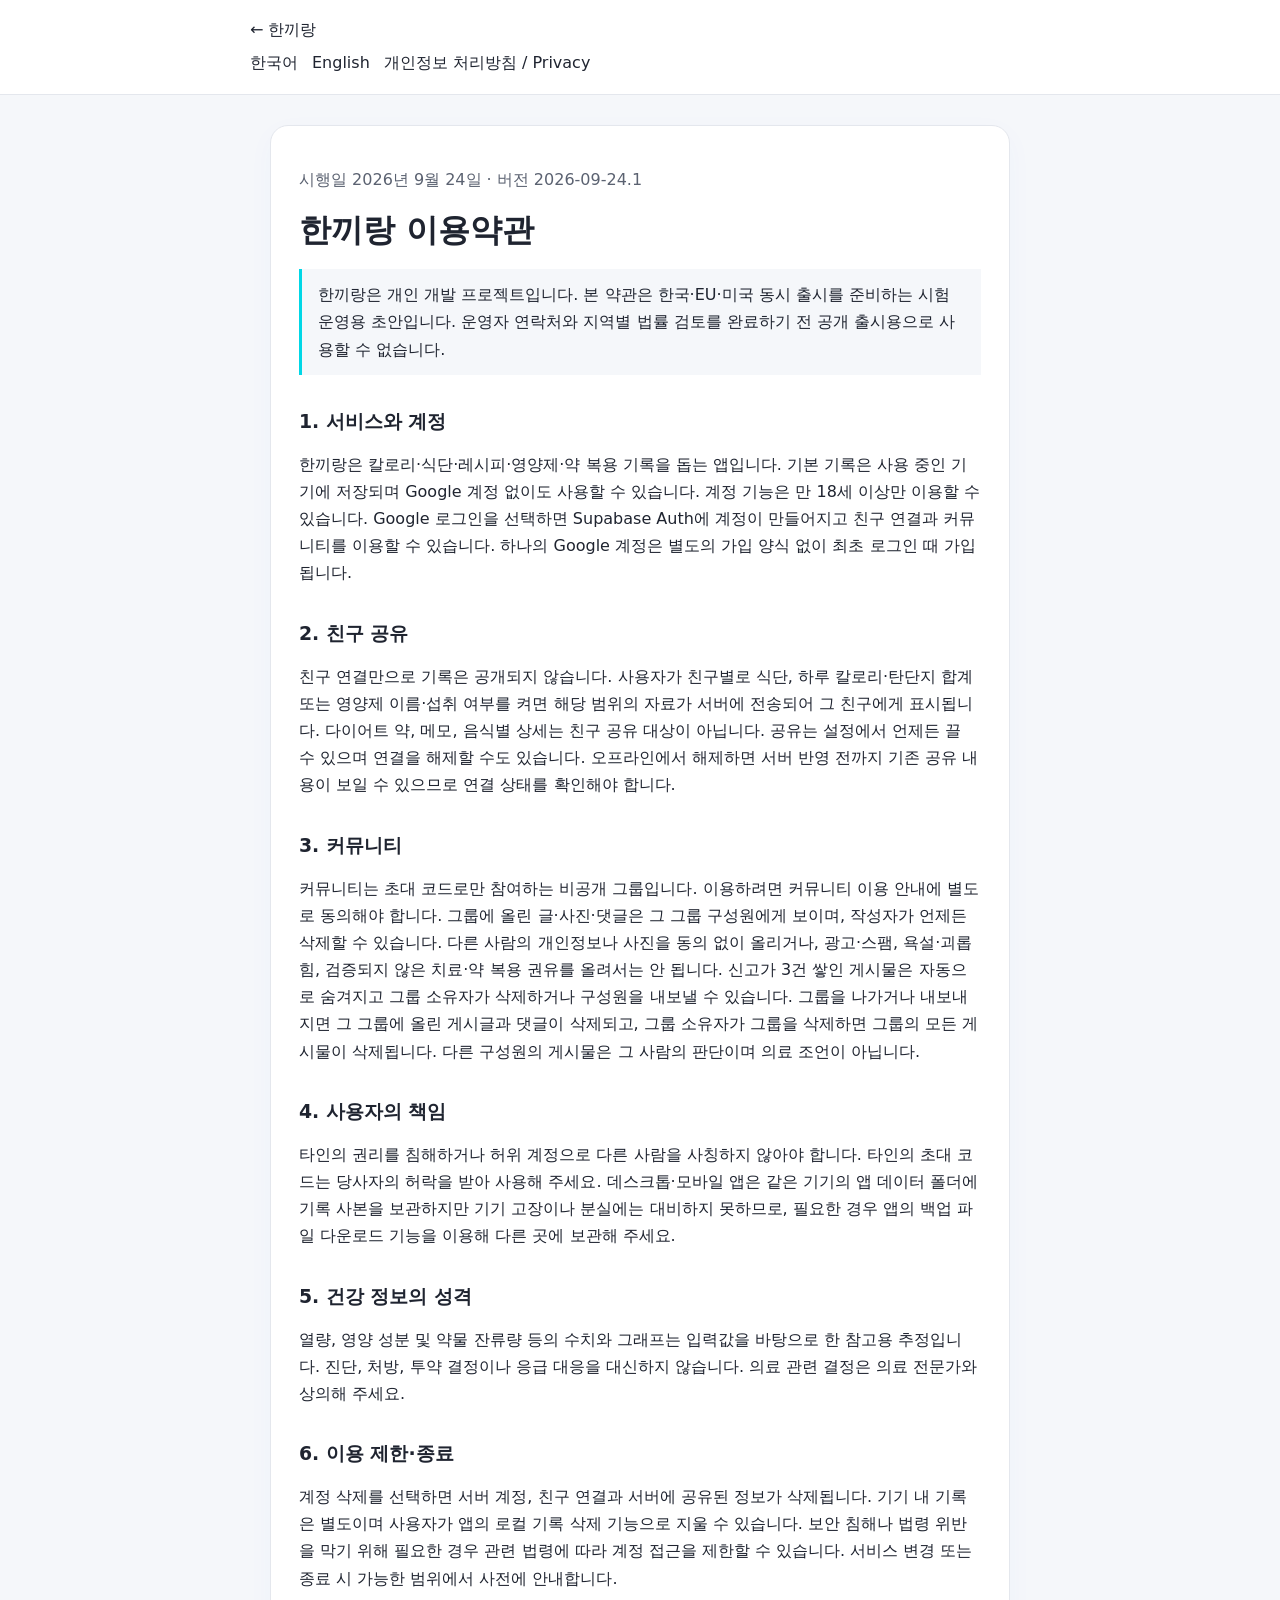
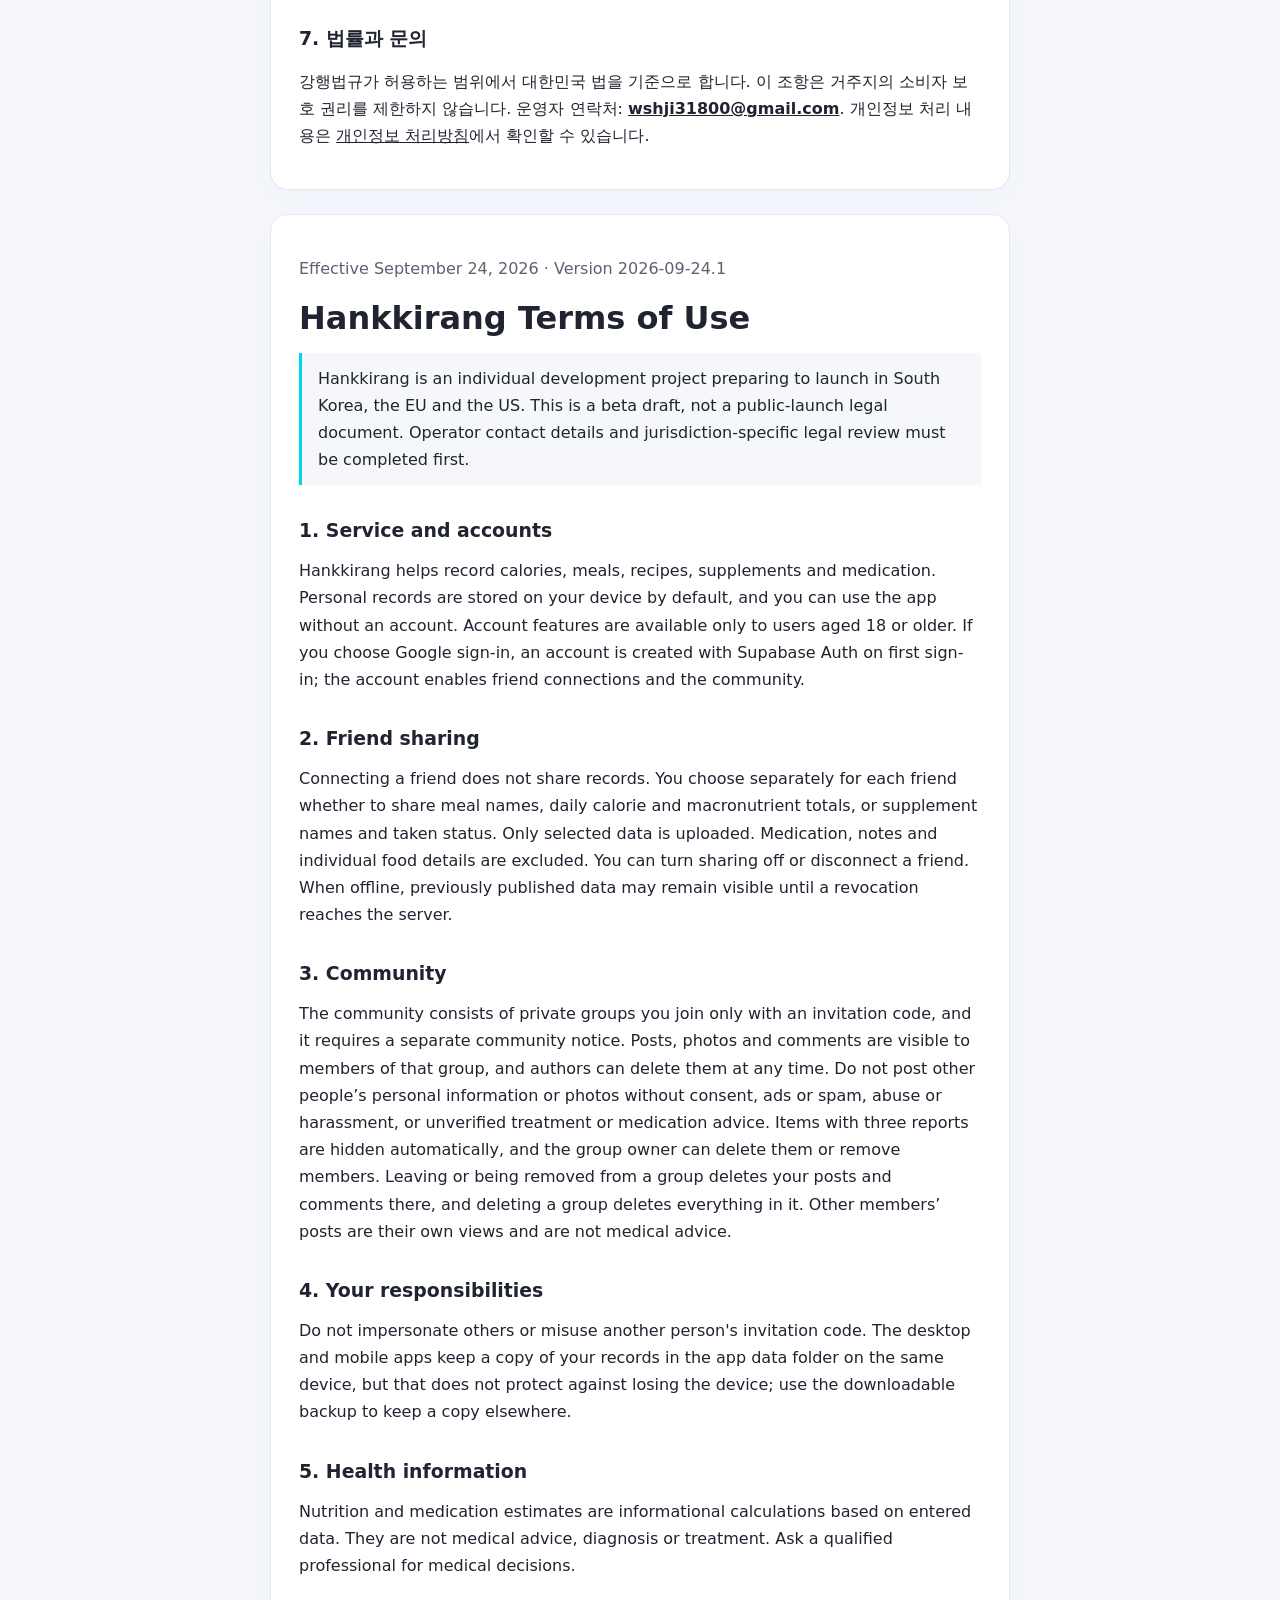
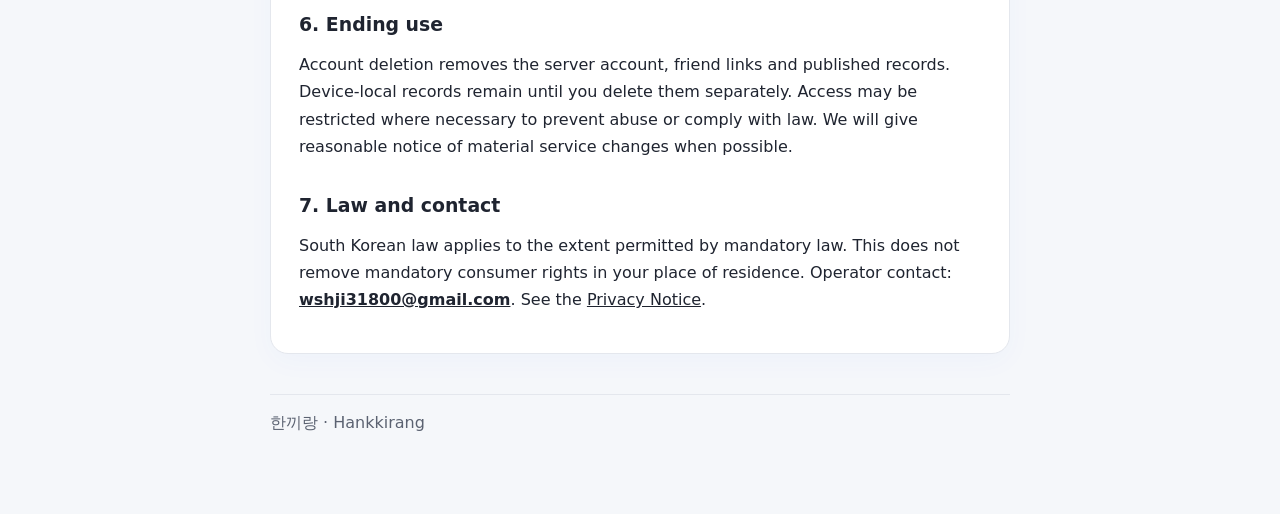
==== terms.html @ 79e75dc0 "Add files via upload" ====
<!doctype html><html lang="ko"><head><meta charset="utf-8"><meta name="viewport" content="width=device-width,initial-scale=1"><title>한끼랑 이용약관 | Terms</title><link rel="stylesheet" href="tokens.css"><link rel="stylesheet" href="legal.css"></head><body><header><a href="index.html">← 한끼랑</a><nav aria-label="언어"><a href="#ko">한국어</a><a href="#en">English</a><a href="privacy.html">개인정보 처리방침 / Privacy</a></nav></header><main>
<article id="ko" lang="ko"><p class="meta">시행일 2026년 9월 24일 · 버전 2026-09-24.1</p><h1>한끼랑 이용약관</h1>
<p class="note">한끼랑은 개인 개발 프로젝트입니다. 본 약관은 한국·EU·미국 동시 출시를 준비하는 시험 운영용 초안입니다. 운영자 연락처와 지역별 법률 검토를 완료하기 전 공개 출시용으로 사용할 수 없습니다.</p>
<h2>1. 서비스와 계정</h2><p>한끼랑은 칼로리·식단·레시피·영양제·약 복용 기록을 돕는 앱입니다. 기본 기록은 사용 중인 기기에 저장되며 Google 계정 없이도 사용할 수 있습니다. 계정 기능은 만 18세 이상만 이용할 수 있습니다. Google 로그인을 선택하면 Supabase Auth에 계정이 만들어지고 친구 연결과 커뮤니티를 이용할 수 있습니다. 하나의 Google 계정은 별도의 가입 양식 없이 최초 로그인 때 가입됩니다.</p>
<h2>2. 친구 공유</h2><p>친구 연결만으로 기록은 공개되지 않습니다. 사용자가 친구별로 식단, 하루 칼로리·탄단지 합계 또는 영양제 이름·섭취 여부를 켜면 해당 범위의 자료가 서버에 전송되어 그 친구에게 표시됩니다. 다이어트 약, 메모, 음식별 상세는 친구 공유 대상이 아닙니다. 공유는 설정에서 언제든 끌 수 있으며 연결을 해제할 수도 있습니다. 오프라인에서 해제하면 서버 반영 전까지 기존 공유 내용이 보일 수 있으므로 연결 상태를 확인해야 합니다.</p>
<h2>3. 커뮤니티</h2><p>커뮤니티는 초대 코드로만 참여하는 비공개 그룹입니다. 이용하려면 커뮤니티 이용 안내에 별도로 동의해야 합니다. 그룹에 올린 글·사진·댓글은 그 그룹 구성원에게 보이며, 작성자가 언제든 삭제할 수 있습니다. 다른 사람의 개인정보나 사진을 동의 없이 올리거나, 광고·스팸, 욕설·괴롭힘, 검증되지 않은 치료·약 복용 권유를 올려서는 안 됩니다. 신고가 3건 쌓인 게시물은 자동으로 숨겨지고 그룹 소유자가 삭제하거나 구성원을 내보낼 수 있습니다. 그룹을 나가거나 내보내지면 그 그룹에 올린 게시글과 댓글이 삭제되고, 그룹 소유자가 그룹을 삭제하면 그룹의 모든 게시물이 삭제됩니다. 다른 구성원의 게시물은 그 사람의 판단이며 의료 조언이 아닙니다.</p><h2>4. 사용자의 책임</h2><p>타인의 권리를 침해하거나 허위 계정으로 다른 사람을 사칭하지 않아야 합니다. 타인의 초대 코드는 당사자의 허락을 받아 사용해 주세요. 데스크톱·모바일 앱은 같은 기기의 앱 데이터 폴더에 기록 사본을 보관하지만 기기 고장이나 분실에는 대비하지 못하므로, 필요한 경우 앱의 백업 파일 다운로드 기능을 이용해 다른 곳에 보관해 주세요.</p>
<h2>5. 건강 정보의 성격</h2><p>열량, 영양 성분 및 약물 잔류량 등의 수치와 그래프는 입력값을 바탕으로 한 참고용 추정입니다. 진단, 처방, 투약 결정이나 응급 대응을 대신하지 않습니다. 의료 관련 결정은 의료 전문가와 상의해 주세요.</p>
<h2>6. 이용 제한·종료</h2><p>계정 삭제를 선택하면 서버 계정, 친구 연결과 서버에 공유된 정보가 삭제됩니다. 기기 내 기록은 별도이며 사용자가 앱의 로컬 기록 삭제 기능으로 지울 수 있습니다. 보안 침해나 법령 위반을 막기 위해 필요한 경우 관련 법령에 따라 계정 접근을 제한할 수 있습니다. 서비스 변경 또는 종료 시 가능한 범위에서 사전에 안내합니다.</p>
<h2>7. 법률과 문의</h2><p>강행법규가 허용하는 범위에서 대한민국 법을 기준으로 합니다. 이 조항은 거주지의 소비자 보호 권리를 제한하지 않습니다. 운영자 연락처: <strong><a href="mailto:wshji31800@gmail.com">wshji31800@gmail.com</a></strong>. 개인정보 처리 내용은 <a href="privacy.html">개인정보 처리방침</a>에서 확인할 수 있습니다.</p></article>
<article id="en" lang="en"><p class="meta">Effective September 24, 2026 · Version 2026-09-24.1</p><h1>Hankkirang Terms of Use</h1><p class="note">Hankkirang is an individual development project preparing to launch in South Korea, the EU and the US. This is a beta draft, not a public-launch legal document. Operator contact details and jurisdiction-specific legal review must be completed first.</p><h2>1. Service and accounts</h2><p>Hankkirang helps record calories, meals, recipes, supplements and medication. Personal records are stored on your device by default, and you can use the app without an account. Account features are available only to users aged 18 or older. If you choose Google sign-in, an account is created with Supabase Auth on first sign-in; the account enables friend connections and the community.</p><h2>2. Friend sharing</h2><p>Connecting a friend does not share records. You choose separately for each friend whether to share meal names, daily calorie and macronutrient totals, or supplement names and taken status. Only selected data is uploaded. Medication, notes and individual food details are excluded. You can turn sharing off or disconnect a friend. When offline, previously published data may remain visible until a revocation reaches the server.</p><h2>3. Community</h2><p>The community consists of private groups you join only with an invitation code, and it requires a separate community notice. Posts, photos and comments are visible to members of that group, and authors can delete them at any time. Do not post other people’s personal information or photos without consent, ads or spam, abuse or harassment, or unverified treatment or medication advice. Items with three reports are hidden automatically, and the group owner can delete them or remove members. Leaving or being removed from a group deletes your posts and comments there, and deleting a group deletes everything in it. Other members’ posts are their own views and are not medical advice.</p><h2>4. Your responsibilities</h2><p>Do not impersonate others or misuse another person's invitation code. The desktop and mobile apps keep a copy of your records in the app data folder on the same device, but that does not protect against losing the device; use the downloadable backup to keep a copy elsewhere.</p><h2>5. Health information</h2><p>Nutrition and medication estimates are informational calculations based on entered data. They are not medical advice, diagnosis or treatment. Ask a qualified professional for medical decisions.</p><h2>6. Ending use</h2><p>Account deletion removes the server account, friend links and published records. Device-local records remain until you delete them separately. Access may be restricted where necessary to prevent abuse or comply with law. We will give reasonable notice of material service changes when possible.</p><h2>7. Law and contact</h2><p>South Korean law applies to the extent permitted by mandatory law. This does not remove mandatory consumer rights in your place of residence. Operator contact: <strong><a href="mailto:wshji31800@gmail.com">wshji31800@gmail.com</a></strong>. See the <a href="privacy.html">Privacy Notice</a>.</p></article><footer>한끼랑 · Hankkirang</footer></main></body></html>
---- tokens.css ----
/* The single source of colour, type and depth for every screen on every platform.
   Screens use the semantic names below; the brand palette appears only here.

   Brand palette (2026-09):
   cobalt blue #2563FF  main accent: primary buttons, selection, progress
   aqua        #00D7E6  sub: charts and quiet highlights
   purple      #7C5CFC  sub/charts
   coral       #FF7A6B  point: notification dots, the logo spark, small alerts
   white       #FFFFFF  base background
   charcoal    #1F2430  text
   The logo mark keeps its own navy #1F355E.

   Text stays charcoal or grey. Colour is for actions, state and data, not for words. */
:root{
 --brand-navy:#1F355E;
 --blue:#2563FF;--aqua:#00D7E6;--purple:#7C5CFC;--coral:#FF7A6B;

 --text:#1F2430;--text-2:#5B6271;--text-3:#6B7280;--on-accent:#FFFFFF;
 --bg:#FFFFFF;--card:#FFFFFF;--surface:#F5F7FA;--surface-2:#ECEFF4;
 --border:#E4E7ED;--border-strong:#CDD2DB;--separator:#EDF0F4;

 --accent:var(--blue);--accent-pressed:#1B4FE0;--accent-50:#EEF3FF;--accent-100:#DCE6FF;
 --aqua-50:#E6FBFC;--purple-50:#F2EFFF;
 --point:var(--coral);--point-50:#FFF1EF;
 --danger:#D8453A;--danger-50:#FFF1EF;

 /* Data colours: calories and the three macronutrients. */
 --chart-calories:var(--blue);--chart-direct:#8A99B0;
 --chart-carbs:var(--aqua);--chart-protein:var(--purple);--chart-fat:var(--coral);

 --shadow-card:0 1px 2px rgba(31,36,48,.04),0 4px 16px rgba(31,36,48,.05);
 --shadow-raised:0 1px 2px rgba(31,36,48,.05),0 10px 28px rgba(31,36,48,.08);
 --shadow-float:0 0 0 .5px rgba(31,36,48,.06),0 12px 32px rgba(31,36,48,.12),0 2px 8px rgba(31,36,48,.05);
 --glass:rgba(255,255,255,.86);--glass-edge:rgba(255,255,255,.6);
 --tint-soft:var(--accent-50);
 --radius:18px;--radius-control:12px;

 /* The Korean system font is named first: some WebKit builds fail to fall back from
    -apple-system to Hangul glyphs. Windows and Android skip to Segoe/Malgun and Noto/Roboto. */
 --font:"Apple SD Gothic Neo",-apple-system,BlinkMacSystemFont,"Segoe UI Variable Text","Segoe UI","Malgun Gothic","Noto Sans KR",Roboto,system-ui,sans-serif;

 /* Names used by earlier stylesheets. */
 --soft:var(--surface);--muted:var(--text-2);--selected:var(--accent-50);
 --sage:var(--accent);--sage-soft:var(--accent-50);--sage-text:var(--text);
 --mustard:var(--point);--warning-soft:var(--point-50);--danger-soft:var(--danger-50);
 --direct:var(--chart-direct);--shadow:var(--shadow-card);
 --line:var(--border);--ink:var(--text);
 /* Toasts stay high-contrast against the page in both themes. */
 --toast-bg:#1F2430;--toast-text:#FFFFFF;
 --logo-filter:none;
 /* Dark-theme accent tints; the accent setting replaces these with its own. */
 --accent-50-dark:#1A2745;--accent-100-dark:#1B2E5B;--accent-ink-dark:#5182FF;

 color-scheme:light;accent-color:var(--accent);
 font-family:var(--font);color:var(--text);background:var(--bg);
 -webkit-font-smoothing:antialiased;text-rendering:optimizeLegibility;
}

/* Dark theme follows the device setting. Surfaces step up in lightness with elevation;
   text keeps at least 4.5:1 on cards. Accent tints come from the accent setting's dark
   variants (!important beats the inline light values it also writes). */
@media (prefers-color-scheme:dark){
 :root{
  --text:#ECEEF2;--text-2:#B0B7C3;--text-3:#8F98A6;
  --bg:#0F1115;--card:#181B21;--surface:#20242B;--surface-2:#282D35;
  --border:#2E343D;--border-strong:#3C434E;--separator:#252A31;
  --aqua-50:#123236;--purple-50:#231E3D;--point-50:#3A2320;--danger:#FF6B5F;--danger-50:#3A2320;
  --accent-50:var(--accent-50-dark)!important;--accent-100:var(--accent-100-dark)!important;--accent-ink:var(--accent-ink-dark)!important;
  --shadow-card:0 1px 2px rgba(0,0,0,.4);
  --shadow-raised:0 1px 2px rgba(0,0,0,.4),0 10px 28px rgba(0,0,0,.35);
  --shadow-float:0 0 0 .5px rgba(255,255,255,.06),0 12px 32px rgba(0,0,0,.5);
  --glass:rgba(24,27,33,.86);--glass-edge:rgba(255,255,255,.08);
  --toast-bg:#E9ECF2;--toast-text:#15171C;
  --logo-filter:brightness(0) invert(.94);
  color-scheme:dark;
 }
}
---- legal.css ----
:root{background:var(--surface)}*{box-sizing:border-box}body{margin:0}header{background:var(--card);border-bottom:1px solid var(--border);padding:20px max(20px,calc((100vw - 780px)/2))}header a{color:var(--text);text-decoration:none}header strong{font-size:1.2rem}main{max-width:780px;margin:30px auto 80px;padding:0 20px}h1{font-size:2rem;margin:.3em 0 0}h2{font-size:1.18rem;margin:1.8em 0 .5em}p,li{line-height:1.7}ul{padding-left:1.4em}nav{display:flex;gap:14px;margin-top:12px}nav a,a{color:var(--text)}article{background:var(--card);border:1px solid var(--border);border-radius:18px;padding:24px 28px;margin:24px 0;box-shadow:0 8px 28px color-mix(in srgb,var(--accent) 3%,transparent)}.meta{color:var(--text-2)}.note{border-left:3px solid var(--aqua);background:var(--surface);padding:12px 16px}.table-wrap{overflow-x:auto}table{width:100%;border-collapse:collapse;min-width:500px}th,td{text-align:left;vertical-align:top;border-bottom:1px solid var(--border);padding:10px}th{background:var(--surface)}footer{margin-top:40px;border-top:1px solid var(--border);padding-top:18px;color:var(--text-2)}html{scroll-behavior:smooth}@media(max-width:600px){h1{font-size:1.55rem}article{padding:18px}}
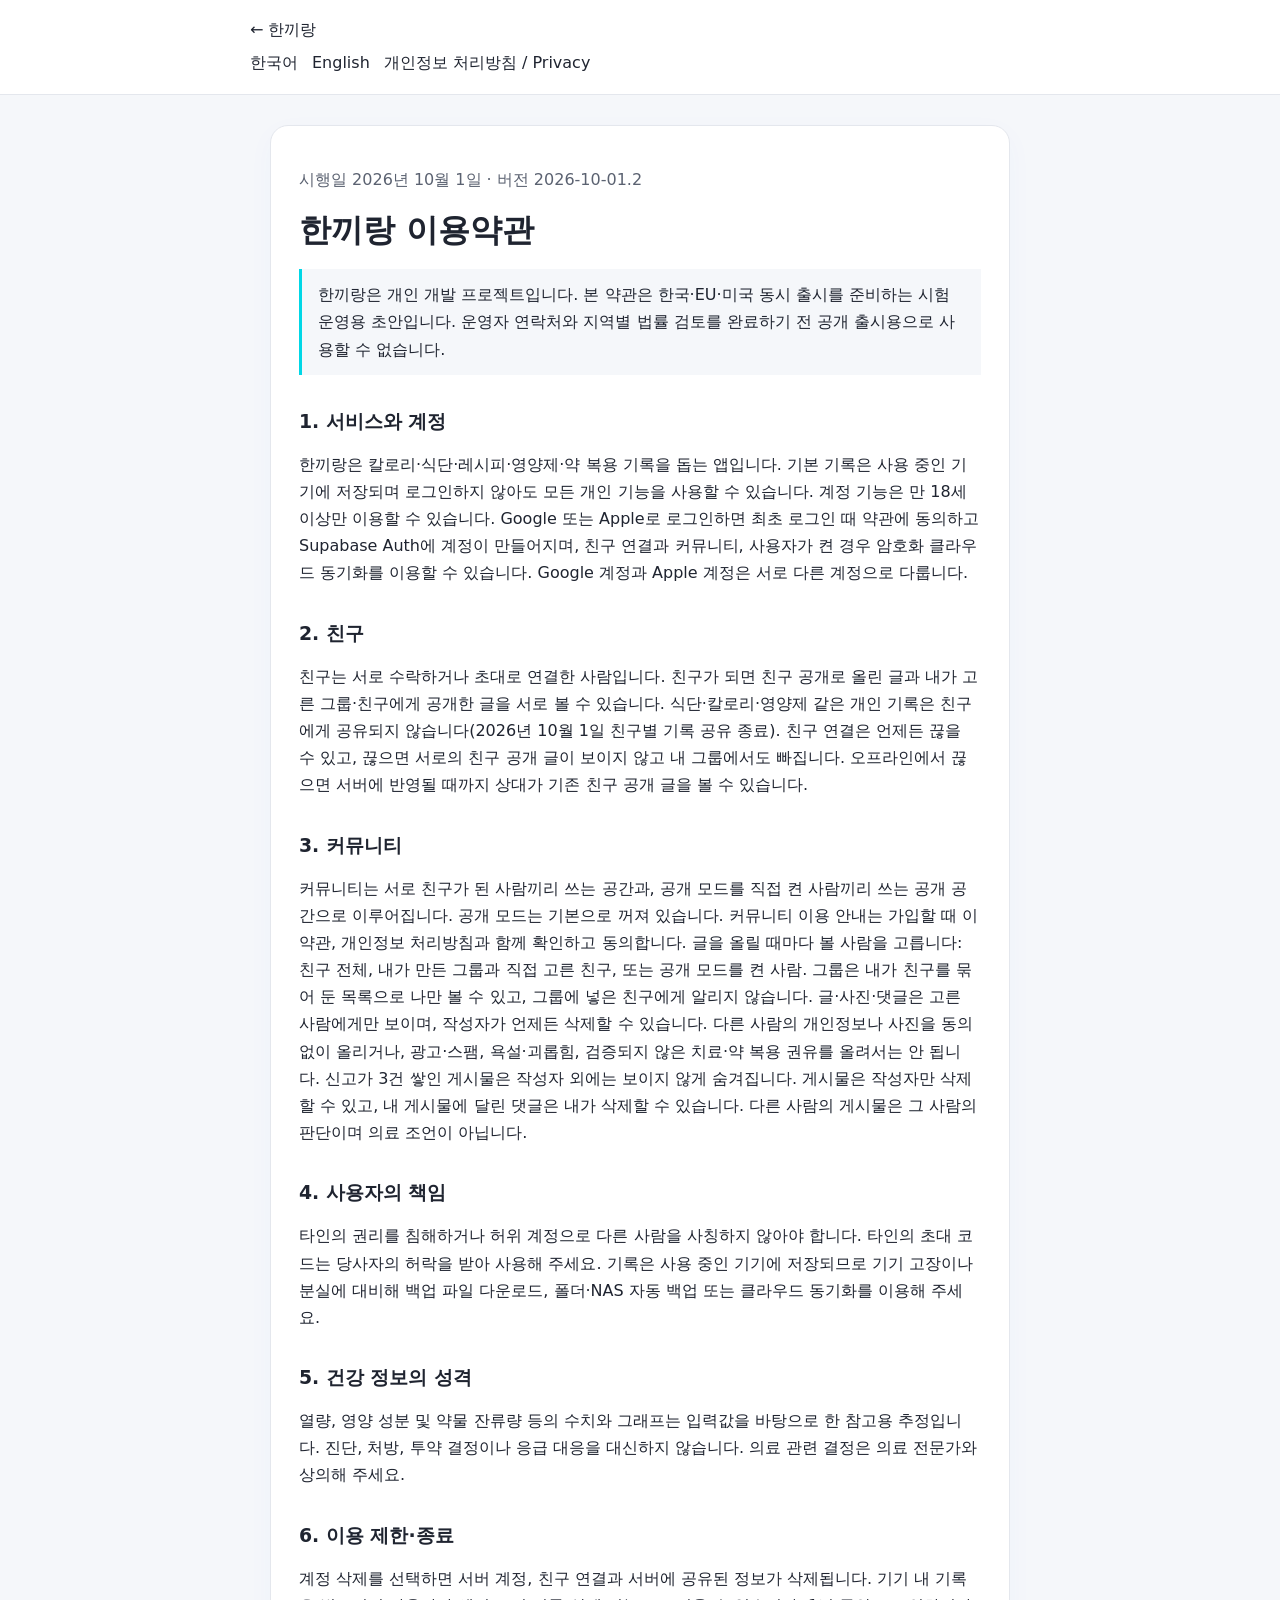
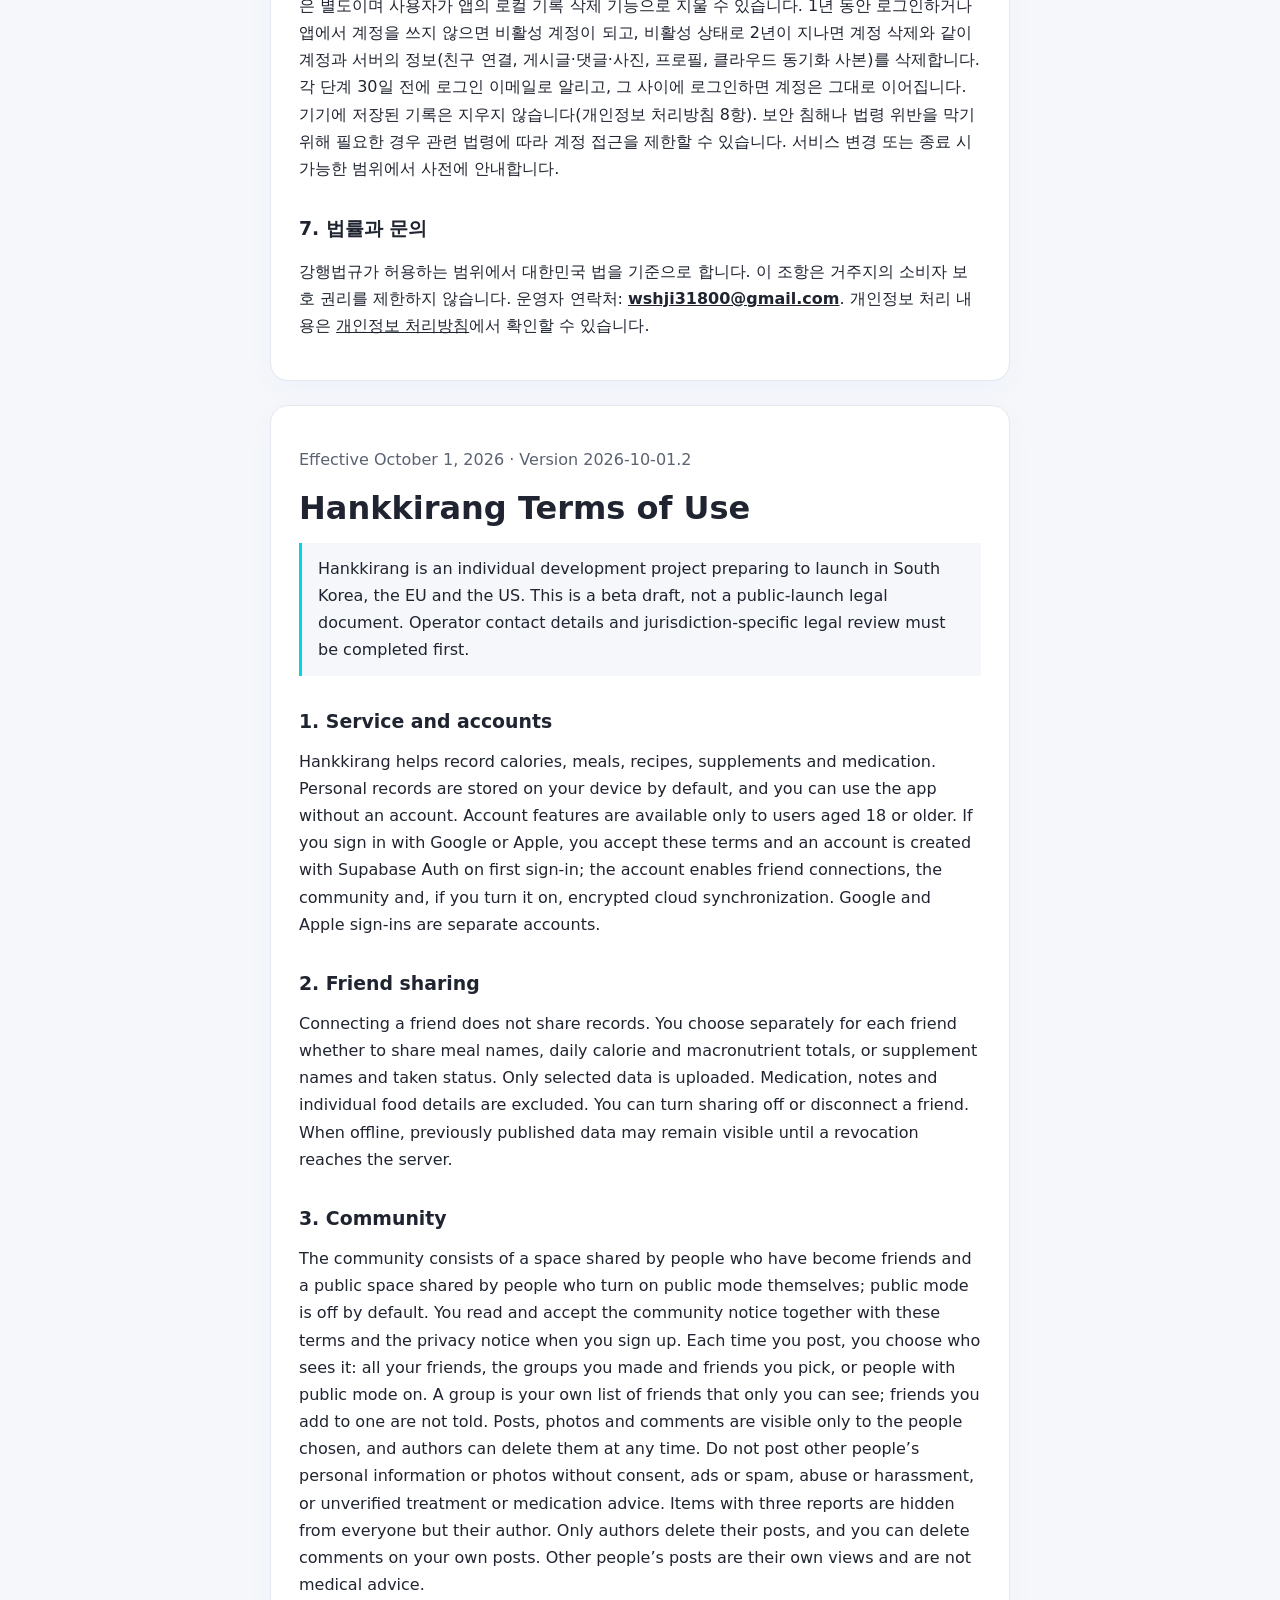
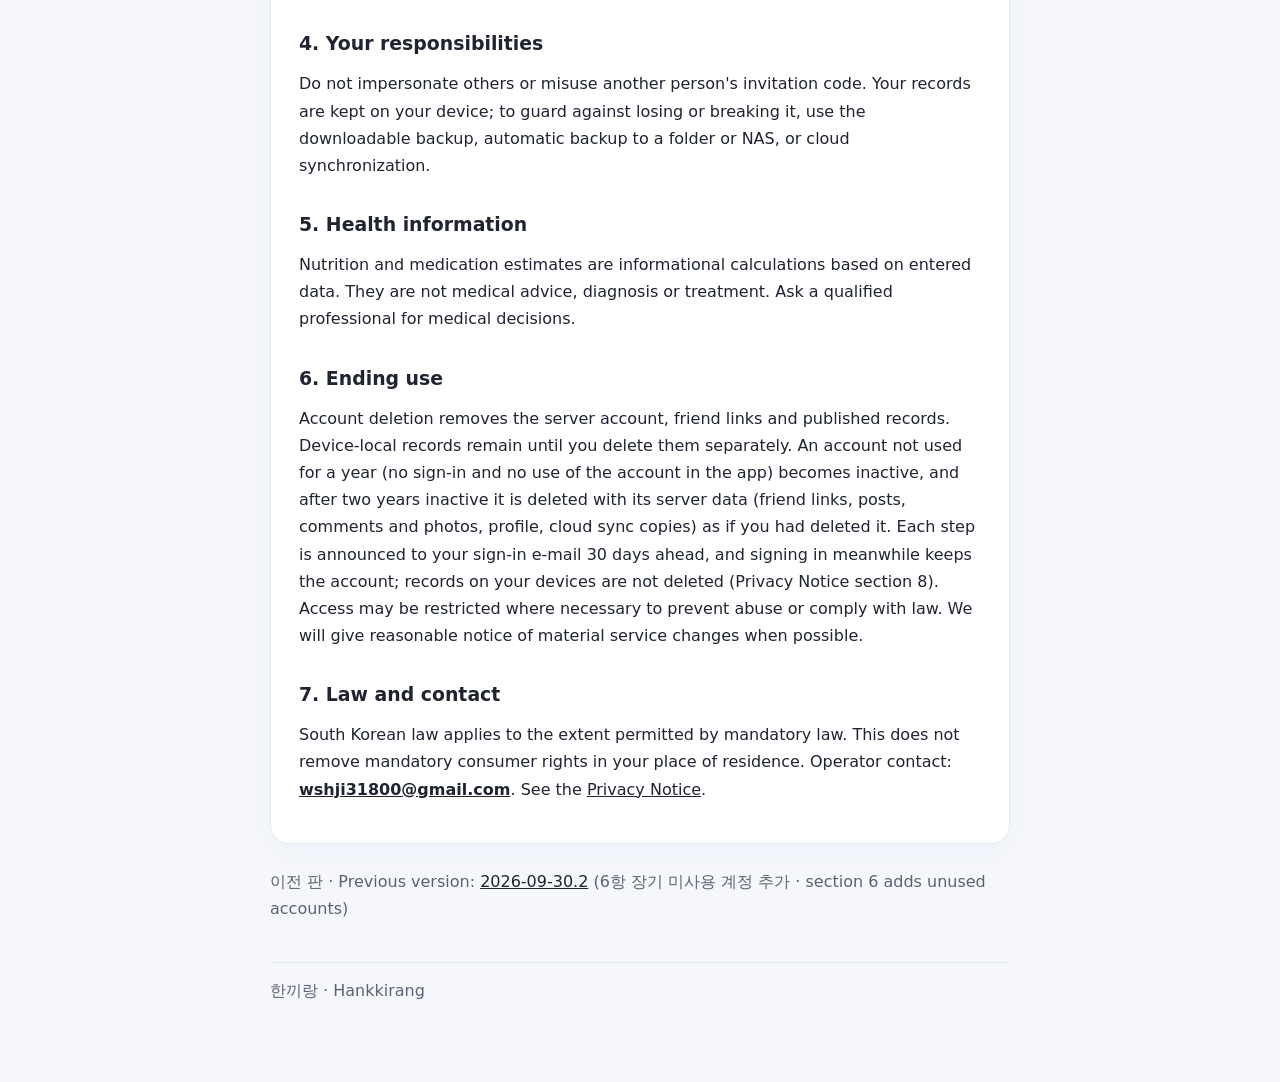
==== commit 69bde1dc: "개인정보 처리방침·이용약관 2026-10-01.2, 이전 판(2026-09-30.2) 보관 Co-Authored-By: Claude Opus 5.5 <noreply@anthropi" ====
--- a/terms.html
+++ b/terms.html
@@ -1,10 +1,9 @@
 <!doctype html><html lang="ko"><head><meta charset="utf-8"><meta name="viewport" content="width=device-width,initial-scale=1"><title>한끼랑 이용약관 | Terms</title><link rel="stylesheet" href="tokens.css"><link rel="stylesheet" href="legal.css"></head><body><header><a href="index.html">← 한끼랑</a><nav aria-label="언어"><a href="#ko">한국어</a><a href="#en">English</a><a href="privacy.html">개인정보 처리방침 / Privacy</a></nav></header><main>
-<article id="ko" lang="ko"><p class="meta">시행일 2026년 9월 24일 · 버전 2026-09-24.1</p><h1>한끼랑 이용약관</h1>
+<article id="ko" lang="ko"><p class="meta">시행일 2026년 10월 1일 · 버전 2026-10-01.2</p><h1>한끼랑 이용약관</h1>
 <p class="note">한끼랑은 개인 개발 프로젝트입니다. 본 약관은 한국·EU·미국 동시 출시를 준비하는 시험 운영용 초안입니다. 운영자 연락처와 지역별 법률 검토를 완료하기 전 공개 출시용으로 사용할 수 없습니다.</p>
-<h2>1. 서비스와 계정</h2><p>한끼랑은 칼로리·식단·레시피·영양제·약 복용 기록을 돕는 앱입니다. 기본 기록은 사용 중인 기기에 저장되며 Google 계정 없이도 사용할 수 있습니다. 계정 기능은 만 18세 이상만 이용할 수 있습니다. Google 로그인을 선택하면 Supabase Auth에 계정이 만들어지고 친구 연결과 커뮤니티를 이용할 수 있습니다. 하나의 Google 계정은 별도의 가입 양식 없이 최초 로그인 때 가입됩니다.</p>
-<h2>2. 친구 공유</h2><p>친구 연결만으로 기록은 공개되지 않습니다. 사용자가 친구별로 식단, 하루 칼로리·탄단지 합계 또는 영양제 이름·섭취 여부를 켜면 해당 범위의 자료가 서버에 전송되어 그 친구에게 표시됩니다. 다이어트 약, 메모, 음식별 상세는 친구 공유 대상이 아닙니다. 공유는 설정에서 언제든 끌 수 있으며 연결을 해제할 수도 있습니다. 오프라인에서 해제하면 서버 반영 전까지 기존 공유 내용이 보일 수 있으므로 연결 상태를 확인해야 합니다.</p>
-<h2>3. 커뮤니티</h2><p>커뮤니티는 초대 코드로만 참여하는 비공개 그룹입니다. 이용하려면 커뮤니티 이용 안내에 별도로 동의해야 합니다. 그룹에 올린 글·사진·댓글은 그 그룹 구성원에게 보이며, 작성자가 언제든 삭제할 수 있습니다. 다른 사람의 개인정보나 사진을 동의 없이 올리거나, 광고·스팸, 욕설·괴롭힘, 검증되지 않은 치료·약 복용 권유를 올려서는 안 됩니다. 신고가 3건 쌓인 게시물은 자동으로 숨겨지고 그룹 소유자가 삭제하거나 구성원을 내보낼 수 있습니다. 그룹을 나가거나 내보내지면 그 그룹에 올린 게시글과 댓글이 삭제되고, 그룹 소유자가 그룹을 삭제하면 그룹의 모든 게시물이 삭제됩니다. 다른 구성원의 게시물은 그 사람의 판단이며 의료 조언이 아닙니다.</p><h2>4. 사용자의 책임</h2><p>타인의 권리를 침해하거나 허위 계정으로 다른 사람을 사칭하지 않아야 합니다. 타인의 초대 코드는 당사자의 허락을 받아 사용해 주세요. 데스크톱·모바일 앱은 같은 기기의 앱 데이터 폴더에 기록 사본을 보관하지만 기기 고장이나 분실에는 대비하지 못하므로, 필요한 경우 앱의 백업 파일 다운로드 기능을 이용해 다른 곳에 보관해 주세요.</p>
+<h2>1. 서비스와 계정</h2><p>한끼랑은 칼로리·식단·레시피·영양제·약 복용 기록을 돕는 앱입니다. 기본 기록은 사용 중인 기기에 저장되며 로그인하지 않아도 모든 개인 기능을 사용할 수 있습니다. 계정 기능은 만 18세 이상만 이용할 수 있습니다. Google 또는 Apple로 로그인하면 최초 로그인 때 약관에 동의하고 Supabase Auth에 계정이 만들어지며, 친구 연결과 커뮤니티, 사용자가 켠 경우 암호화 클라우드 동기화를 이용할 수 있습니다. Google 계정과 Apple 계정은 서로 다른 계정으로 다룹니다.</p>
+<h2>2. 친구</h2><p>친구는 서로 수락하거나 초대로 연결한 사람입니다. 친구가 되면 친구 공개로 올린 글과 내가 고른 그룹·친구에게 공개한 글을 서로 볼 수 있습니다. 식단·칼로리·영양제 같은 개인 기록은 친구에게 공유되지 않습니다(2026년 10월 1일 친구별 기록 공유 종료). 친구 연결은 언제든 끊을 수 있고, 끊으면 서로의 친구 공개 글이 보이지 않고 내 그룹에서도 빠집니다. 오프라인에서 끊으면 서버에 반영될 때까지 상대가 기존 친구 공개 글을 볼 수 있습니다.</p><h2>3. 커뮤니티</h2><p>커뮤니티는 서로 친구가 된 사람끼리 쓰는 공간과, 공개 모드를 직접 켠 사람끼리 쓰는 공개 공간으로 이루어집니다. 공개 모드는 기본으로 꺼져 있습니다. 커뮤니티 이용 안내는 가입할 때 이 약관, 개인정보 처리방침과 함께 확인하고 동의합니다. 글을 올릴 때마다 볼 사람을 고릅니다: 친구 전체, 내가 만든 그룹과 직접 고른 친구, 또는 공개 모드를 켠 사람. 그룹은 내가 친구를 묶어 둔 목록으로 나만 볼 수 있고, 그룹에 넣은 친구에게 알리지 않습니다. 글·사진·댓글은 고른 사람에게만 보이며, 작성자가 언제든 삭제할 수 있습니다. 다른 사람의 개인정보나 사진을 동의 없이 올리거나, 광고·스팸, 욕설·괴롭힘, 검증되지 않은 치료·약 복용 권유를 올려서는 안 됩니다. 신고가 3건 쌓인 게시물은 작성자 외에는 보이지 않게 숨겨집니다. 게시물은 작성자만 삭제할 수 있고, 내 게시물에 달린 댓글은 내가 삭제할 수 있습니다. 다른 사람의 게시물은 그 사람의 판단이며 의료 조언이 아닙니다.</p><h2>4. 사용자의 책임</h2><p>타인의 권리를 침해하거나 허위 계정으로 다른 사람을 사칭하지 않아야 합니다. 타인의 초대 코드는 당사자의 허락을 받아 사용해 주세요. 기록은 사용 중인 기기에 저장되므로 기기 고장이나 분실에 대비해 백업 파일 다운로드, 폴더·NAS 자동 백업 또는 클라우드 동기화를 이용해 주세요.</p>
 <h2>5. 건강 정보의 성격</h2><p>열량, 영양 성분 및 약물 잔류량 등의 수치와 그래프는 입력값을 바탕으로 한 참고용 추정입니다. 진단, 처방, 투약 결정이나 응급 대응을 대신하지 않습니다. 의료 관련 결정은 의료 전문가와 상의해 주세요.</p>
-<h2>6. 이용 제한·종료</h2><p>계정 삭제를 선택하면 서버 계정, 친구 연결과 서버에 공유된 정보가 삭제됩니다. 기기 내 기록은 별도이며 사용자가 앱의 로컬 기록 삭제 기능으로 지울 수 있습니다. 보안 침해나 법령 위반을 막기 위해 필요한 경우 관련 법령에 따라 계정 접근을 제한할 수 있습니다. 서비스 변경 또는 종료 시 가능한 범위에서 사전에 안내합니다.</p>
+<h2>6. 이용 제한·종료</h2><p>계정 삭제를 선택하면 서버 계정, 친구 연결과 서버에 공유된 정보가 삭제됩니다. 기기 내 기록은 별도이며 사용자가 앱의 로컬 기록 삭제 기능으로 지울 수 있습니다. 1년 동안 로그인하거나 앱에서 계정을 쓰지 않으면 비활성 계정이 되고, 비활성 상태로 2년이 지나면 계정 삭제와 같이 계정과 서버의 정보(친구 연결, 게시글·댓글·사진, 프로필, 클라우드 동기화 사본)를 삭제합니다. 각 단계 30일 전에 로그인 이메일로 알리고, 그 사이에 로그인하면 계정은 그대로 이어집니다. 기기에 저장된 기록은 지우지 않습니다(개인정보 처리방침 8항). 보안 침해나 법령 위반을 막기 위해 필요한 경우 관련 법령에 따라 계정 접근을 제한할 수 있습니다. 서비스 변경 또는 종료 시 가능한 범위에서 사전에 안내합니다.</p>
 <h2>7. 법률과 문의</h2><p>강행법규가 허용하는 범위에서 대한민국 법을 기준으로 합니다. 이 조항은 거주지의 소비자 보호 권리를 제한하지 않습니다. 운영자 연락처: <strong><a href="mailto:wshji31800@gmail.com">wshji31800@gmail.com</a></strong>. 개인정보 처리 내용은 <a href="privacy.html">개인정보 처리방침</a>에서 확인할 수 있습니다.</p></article>
-<article id="en" lang="en"><p class="meta">Effective September 24, 2026 · Version 2026-09-24.1</p><h1>Hankkirang Terms of Use</h1><p class="note">Hankkirang is an individual development project preparing to launch in South Korea, the EU and the US. This is a beta draft, not a public-launch legal document. Operator contact details and jurisdiction-specific legal review must be completed first.</p><h2>1. Service and accounts</h2><p>Hankkirang helps record calories, meals, recipes, supplements and medication. Personal records are stored on your device by default, and you can use the app without an account. Account features are available only to users aged 18 or older. If you choose Google sign-in, an account is created with Supabase Auth on first sign-in; the account enables friend connections and the community.</p><h2>2. Friend sharing</h2><p>Connecting a friend does not share records. You choose separately for each friend whether to share meal names, daily calorie and macronutrient totals, or supplement names and taken status. Only selected data is uploaded. Medication, notes and individual food details are excluded. You can turn sharing off or disconnect a friend. When offline, previously published data may remain visible until a revocation reaches the server.</p><h2>3. Community</h2><p>The community consists of private groups you join only with an invitation code, and it requires a separate community notice. Posts, photos and comments are visible to members of that group, and authors can delete them at any time. Do not post other people’s personal information or photos without consent, ads or spam, abuse or harassment, or unverified treatment or medication advice. Items with three reports are hidden automatically, and the group owner can delete them or remove members. Leaving or being removed from a group deletes your posts and comments there, and deleting a group deletes everything in it. Other members’ posts are their own views and are not medical advice.</p><h2>4. Your responsibilities</h2><p>Do not impersonate others or misuse another person's invitation code. The desktop and mobile apps keep a copy of your records in the app data folder on the same device, but that does not protect against losing the device; use the downloadable backup to keep a copy elsewhere.</p><h2>5. Health information</h2><p>Nutrition and medication estimates are informational calculations based on entered data. They are not medical advice, diagnosis or treatment. Ask a qualified professional for medical decisions.</p><h2>6. Ending use</h2><p>Account deletion removes the server account, friend links and published records. Device-local records remain until you delete them separately. Access may be restricted where necessary to prevent abuse or comply with law. We will give reasonable notice of material service changes when possible.</p><h2>7. Law and contact</h2><p>South Korean law applies to the extent permitted by mandatory law. This does not remove mandatory consumer rights in your place of residence. Operator contact: <strong><a href="mailto:wshji31800@gmail.com">wshji31800@gmail.com</a></strong>. See the <a href="privacy.html">Privacy Notice</a>.</p></article><footer>한끼랑 · Hankkirang</footer></main></body></html>
+<article id="en" lang="en"><p class="meta">Effective October 1, 2026 · Version 2026-10-01.2</p><h1>Hankkirang Terms of Use</h1><p class="note">Hankkirang is an individual development project preparing to launch in South Korea, the EU and the US. This is a beta draft, not a public-launch legal document. Operator contact details and jurisdiction-specific legal review must be completed first.</p><h2>1. Service and accounts</h2><p>Hankkirang helps record calories, meals, recipes, supplements and medication. Personal records are stored on your device by default, and you can use the app without an account. Account features are available only to users aged 18 or older. If you sign in with Google or Apple, you accept these terms and an account is created with Supabase Auth on first sign-in; the account enables friend connections, the community and, if you turn it on, encrypted cloud synchronization. Google and Apple sign-ins are separate accounts.</p><h2>2. Friend sharing</h2><p>Connecting a friend does not share records. You choose separately for each friend whether to share meal names, daily calorie and macronutrient totals, or supplement names and taken status. Only selected data is uploaded. Medication, notes and individual food details are excluded. You can turn sharing off or disconnect a friend. When offline, previously published data may remain visible until a revocation reaches the server.</p><h2>3. Community</h2><p>The community consists of a space shared by people who have become friends and a public space shared by people who turn on public mode themselves; public mode is off by default. You read and accept the community notice together with these terms and the privacy notice when you sign up. Each time you post, you choose who sees it: all your friends, the groups you made and friends you pick, or people with public mode on. A group is your own list of friends that only you can see; friends you add to one are not told. Posts, photos and comments are visible only to the people chosen, and authors can delete them at any time. Do not post other people’s personal information or photos without consent, ads or spam, abuse or harassment, or unverified treatment or medication advice. Items with three reports are hidden from everyone but their author. Only authors delete their posts, and you can delete comments on your own posts. Other people’s posts are their own views and are not medical advice.</p><h2>4. Your responsibilities</h2><p>Do not impersonate others or misuse another person's invitation code. Your records are kept on your device; to guard against losing or breaking it, use the downloadable backup, automatic backup to a folder or NAS, or cloud synchronization.</p><h2>5. Health information</h2><p>Nutrition and medication estimates are informational calculations based on entered data. They are not medical advice, diagnosis or treatment. Ask a qualified professional for medical decisions.</p><h2>6. Ending use</h2><p>Account deletion removes the server account, friend links and published records. Device-local records remain until you delete them separately. An account not used for a year (no sign-in and no use of the account in the app) becomes inactive, and after two years inactive it is deleted with its server data (friend links, posts, comments and photos, profile, cloud sync copies) as if you had deleted it. Each step is announced to your sign-in e-mail 30 days ahead, and signing in meanwhile keeps the account; records on your devices are not deleted (Privacy Notice section 8). Access may be restricted where necessary to prevent abuse or comply with law. We will give reasonable notice of material service changes when possible.</p><h2>7. Law and contact</h2><p>South Korean law applies to the extent permitted by mandatory law. This does not remove mandatory consumer rights in your place of residence. Operator contact: <strong><a href="mailto:wshji31800@gmail.com">wshji31800@gmail.com</a></strong>. See the <a href="privacy.html">Privacy Notice</a>.</p></article><p class="meta">이전 판 · Previous version: <a href="https://wshji31800.github.io/hankkirang/terms-2026-09-30.2.html" target="_blank" rel="noopener">2026-09-30.2</a> (6항 장기 미사용 계정 추가 · section 6 adds unused accounts)</p><footer>한끼랑 · Hankkirang</footer></main></body></html>
--- a/tokens.css
+++ b/tokens.css
@@ -6,6 +6,7 @@
    aqua        #00D7E6  sub: charts and quiet highlights
    purple      #7C5CFC  sub/charts
    coral       #FF7A6B  point: notification dots, the logo spark, small alerts
+   green       #16A34A  round checks (eaten, taken, done, picked); stays green whatever the accent
    white       #FFFFFF  base background
    charcoal    #1F2430  text
    The logo mark keeps its own navy #1F355E.
@@ -19,6 +20,7 @@
  --bg:#FFFFFF;--card:#FFFFFF;--surface:#F5F7FA;--surface-2:#ECEFF4;
  --border:#E4E7ED;--border-strong:#CDD2DB;--separator:#EDF0F4;
 
+ --check:#16A34A;--on-check:#FFFFFF;
  --accent:var(--blue);--accent-pressed:#1B4FE0;--accent-50:#EEF3FF;--accent-100:#DCE6FF;
  --aqua-50:#E6FBFC;--purple-50:#F2EFFF;
  --point:var(--coral);--point-50:#FFF1EF;
--- a/legal.css
+++ b/legal.css
@@ -1 +1 @@
-:root{background:var(--surface)}*{box-sizing:border-box}body{margin:0}header{background:var(--card);border-bottom:1px solid var(--border);padding:20px max(20px,calc((100vw - 780px)/2))}header a{color:var(--text);text-decoration:none}header strong{font-size:1.2rem}main{max-width:780px;margin:30px auto 80px;padding:0 20px}h1{font-size:2rem;margin:.3em 0 0}h2{font-size:1.18rem;margin:1.8em 0 .5em}p,li{line-height:1.7}ul{padding-left:1.4em}nav{display:flex;gap:14px;margin-top:12px}nav a,a{color:var(--text)}article{background:var(--card);border:1px solid var(--border);border-radius:18px;padding:24px 28px;margin:24px 0;box-shadow:0 8px 28px color-mix(in srgb,var(--accent) 3%,transparent)}.meta{color:var(--text-2)}.note{border-left:3px solid var(--aqua);background:var(--surface);padding:12px 16px}.table-wrap{overflow-x:auto}table{width:100%;border-collapse:collapse;min-width:500px}th,td{text-align:left;vertical-align:top;border-bottom:1px solid var(--border);padding:10px}th{background:var(--surface)}footer{margin-top:40px;border-top:1px solid var(--border);padding-top:18px;color:var(--text-2)}html{scroll-behavior:smooth}@media(max-width:600px){h1{font-size:1.55rem}article{padding:18px}}
+:root{background:var(--surface)}*{box-sizing:border-box}body{margin:0}header{background:var(--card);border-bottom:1px solid var(--border);padding:20px max(20px,calc((100vw - 780px)/2))}header a{color:var(--text);text-decoration:none}header strong{font-size:1.2rem}main{max-width:780px;margin:30px auto 80px;padding:0 20px}h1{font-size:2rem;margin:.3em 0 0}h2{font-size:1.18rem;margin:1.8em 0 .5em}p,li{line-height:1.7}ul{padding-left:1.4em}nav{display:flex;gap:14px;margin-top:12px}nav a,a{color:var(--text)}article{background:var(--card);border:1px solid var(--border);border-radius:18px;padding:24px 28px;margin:24px 0;box-shadow:0 8px 28px color-mix(in srgb,var(--accent) 3%,transparent)}.meta{color:var(--text-2)}.note{border-left:3px solid var(--aqua);background:var(--surface);padding:12px 16px}.table-wrap{overflow-x:auto}table{width:100%;border-collapse:collapse;min-width:500px}h3{font-size:1.02rem;margin:1.4em 0 .4em}.facts{display:grid;grid-template-columns:10em 1fr;gap:8px 16px;margin:0 0 8px;padding-bottom:14px;border-bottom:1px solid var(--border)}.facts dt{font-weight:600;color:var(--text-2)}.facts dd{margin:0;line-height:1.7}th,td{text-align:left;vertical-align:top;border-bottom:1px solid var(--border);padding:10px}th{background:var(--surface)}footer{margin-top:40px;border-top:1px solid var(--border);padding-top:18px;color:var(--text-2)}html{scroll-behavior:smooth}@media(max-width:600px){h1{font-size:1.55rem}article{padding:18px}.facts{grid-template-columns:1fr;gap:2px}.facts dd{margin-bottom:10px}}
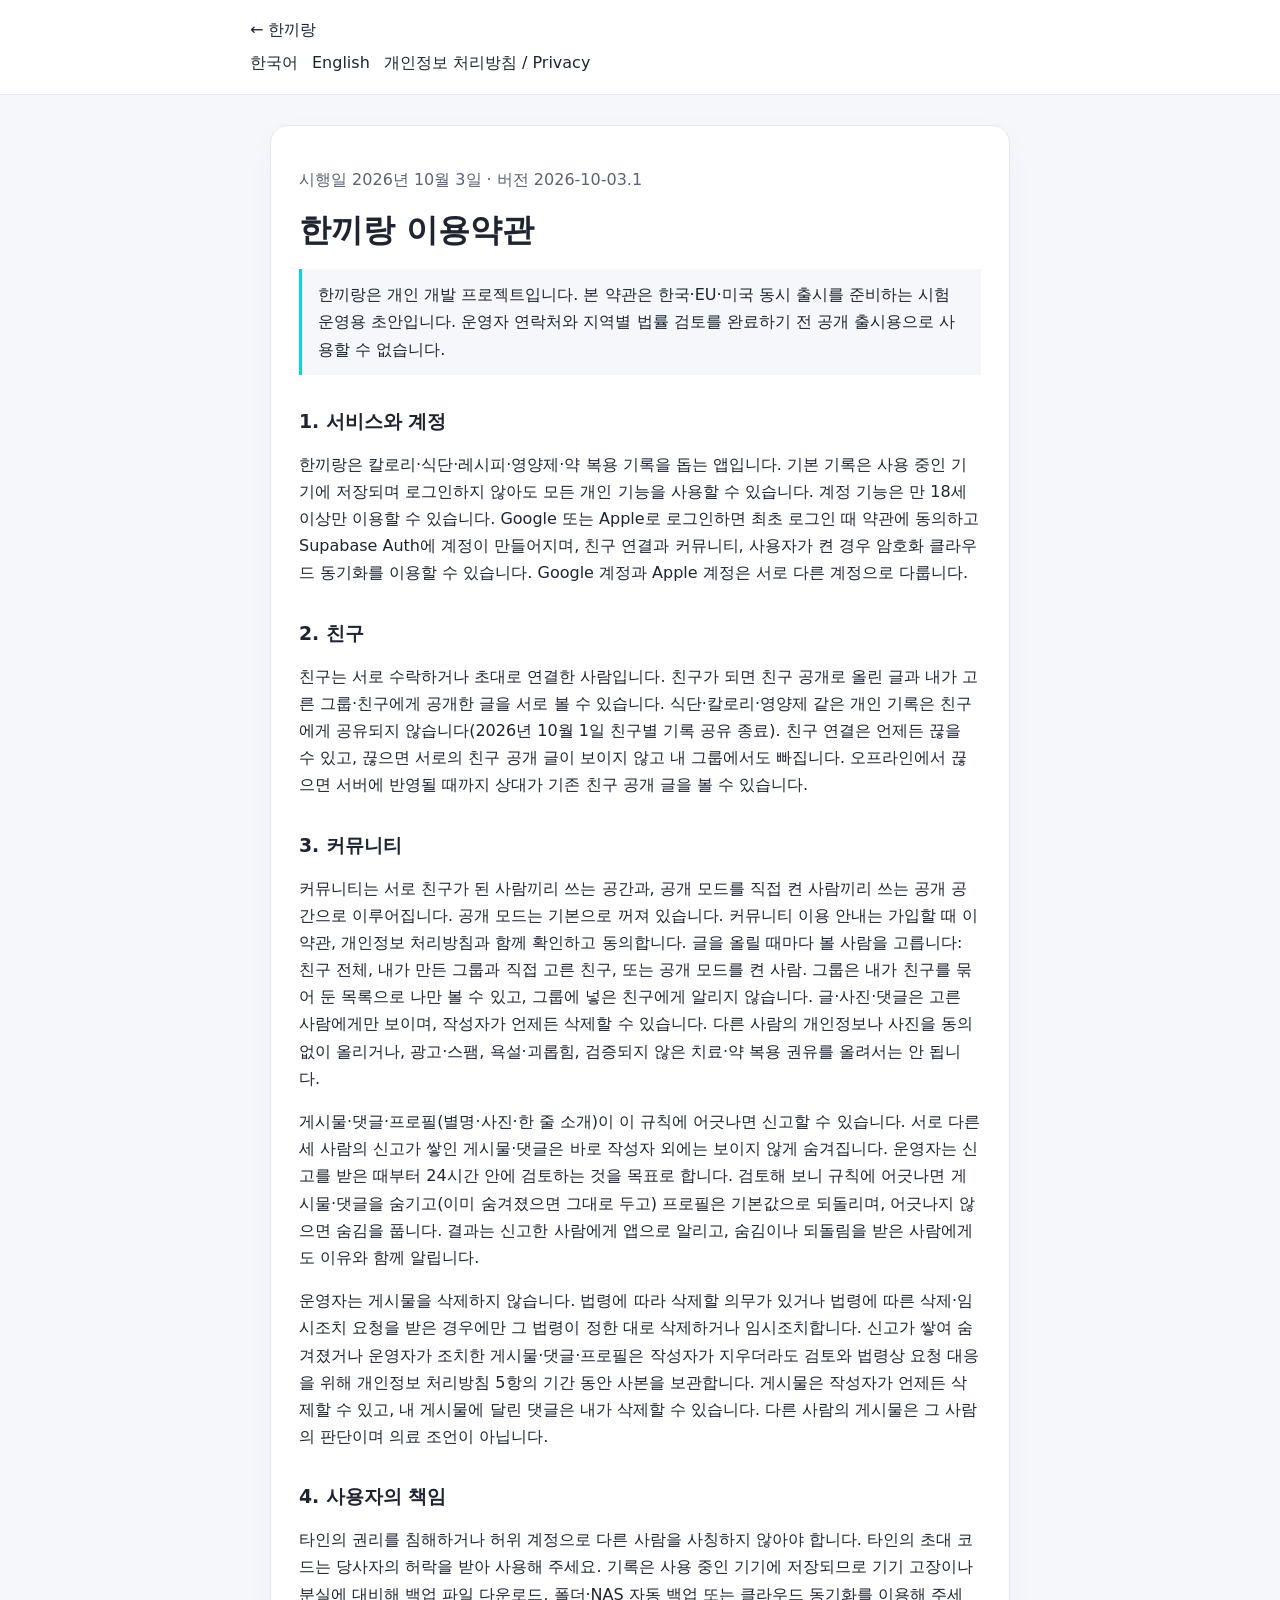
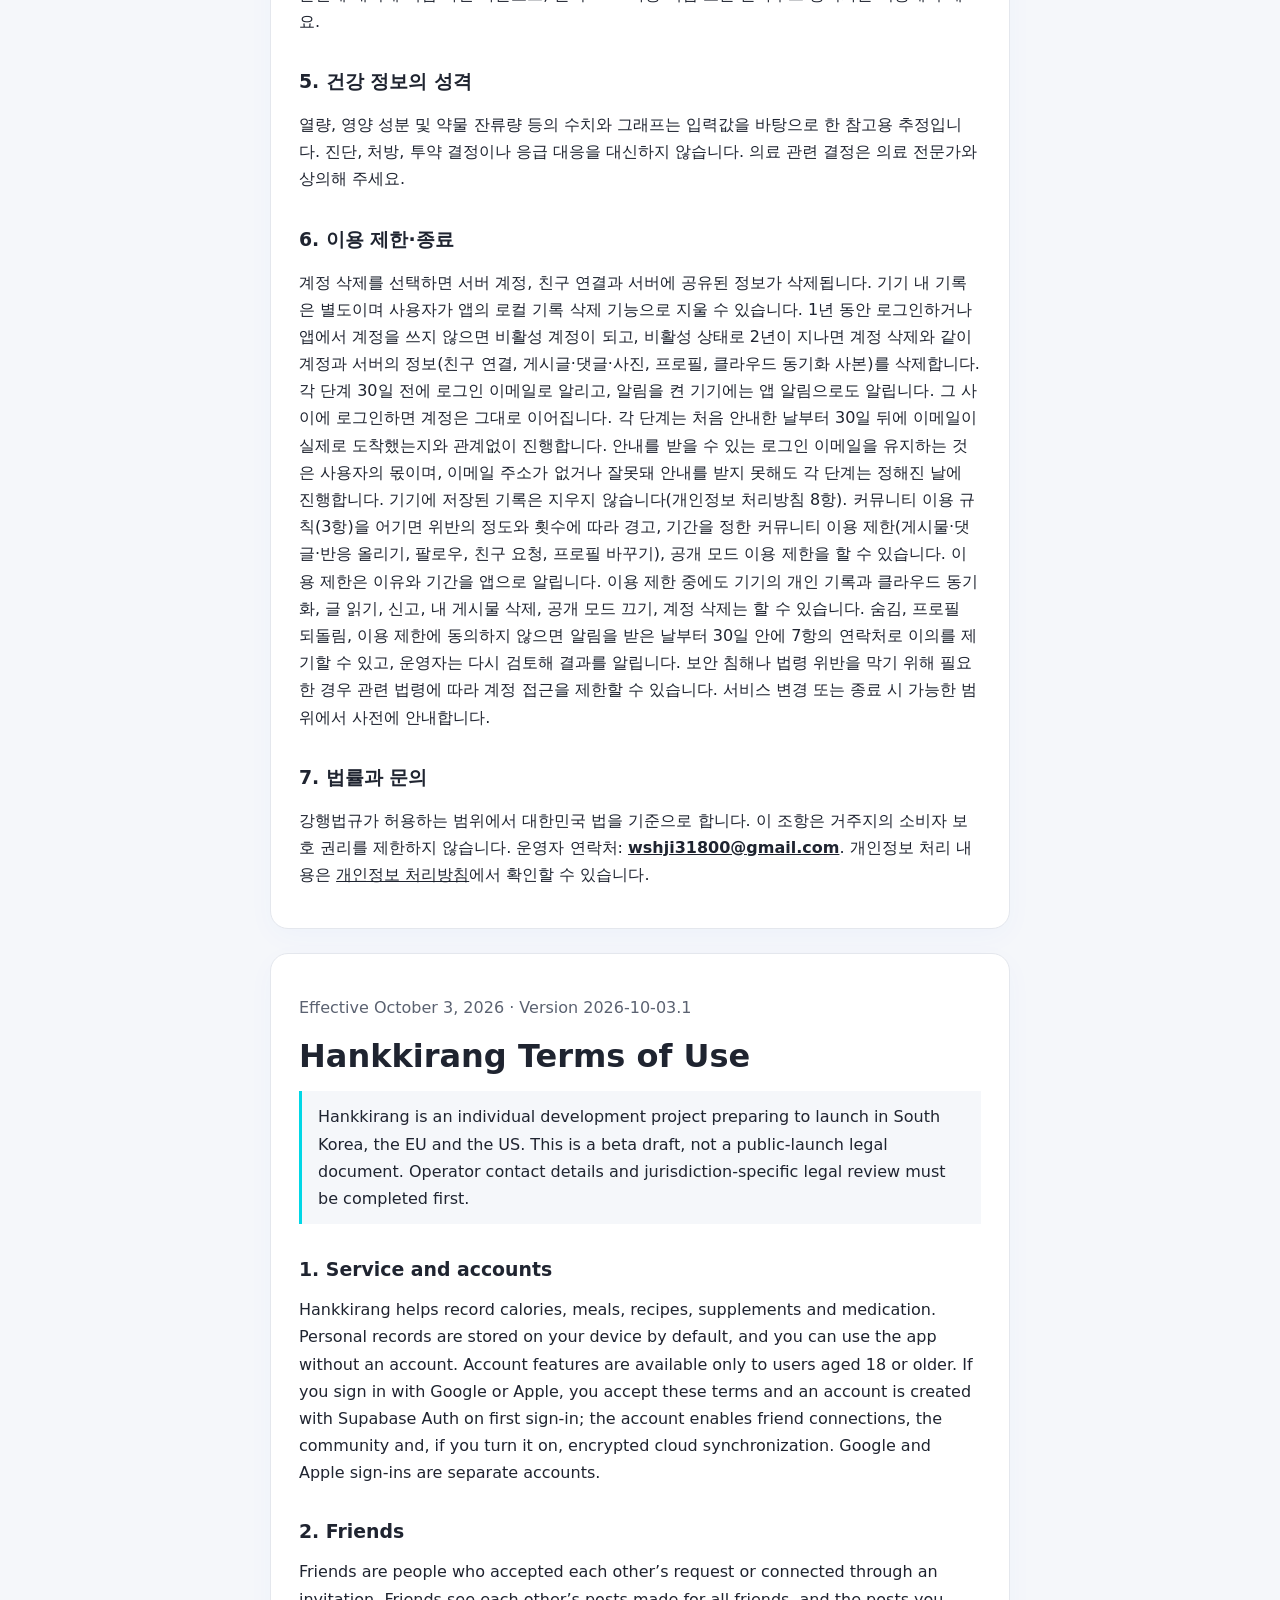
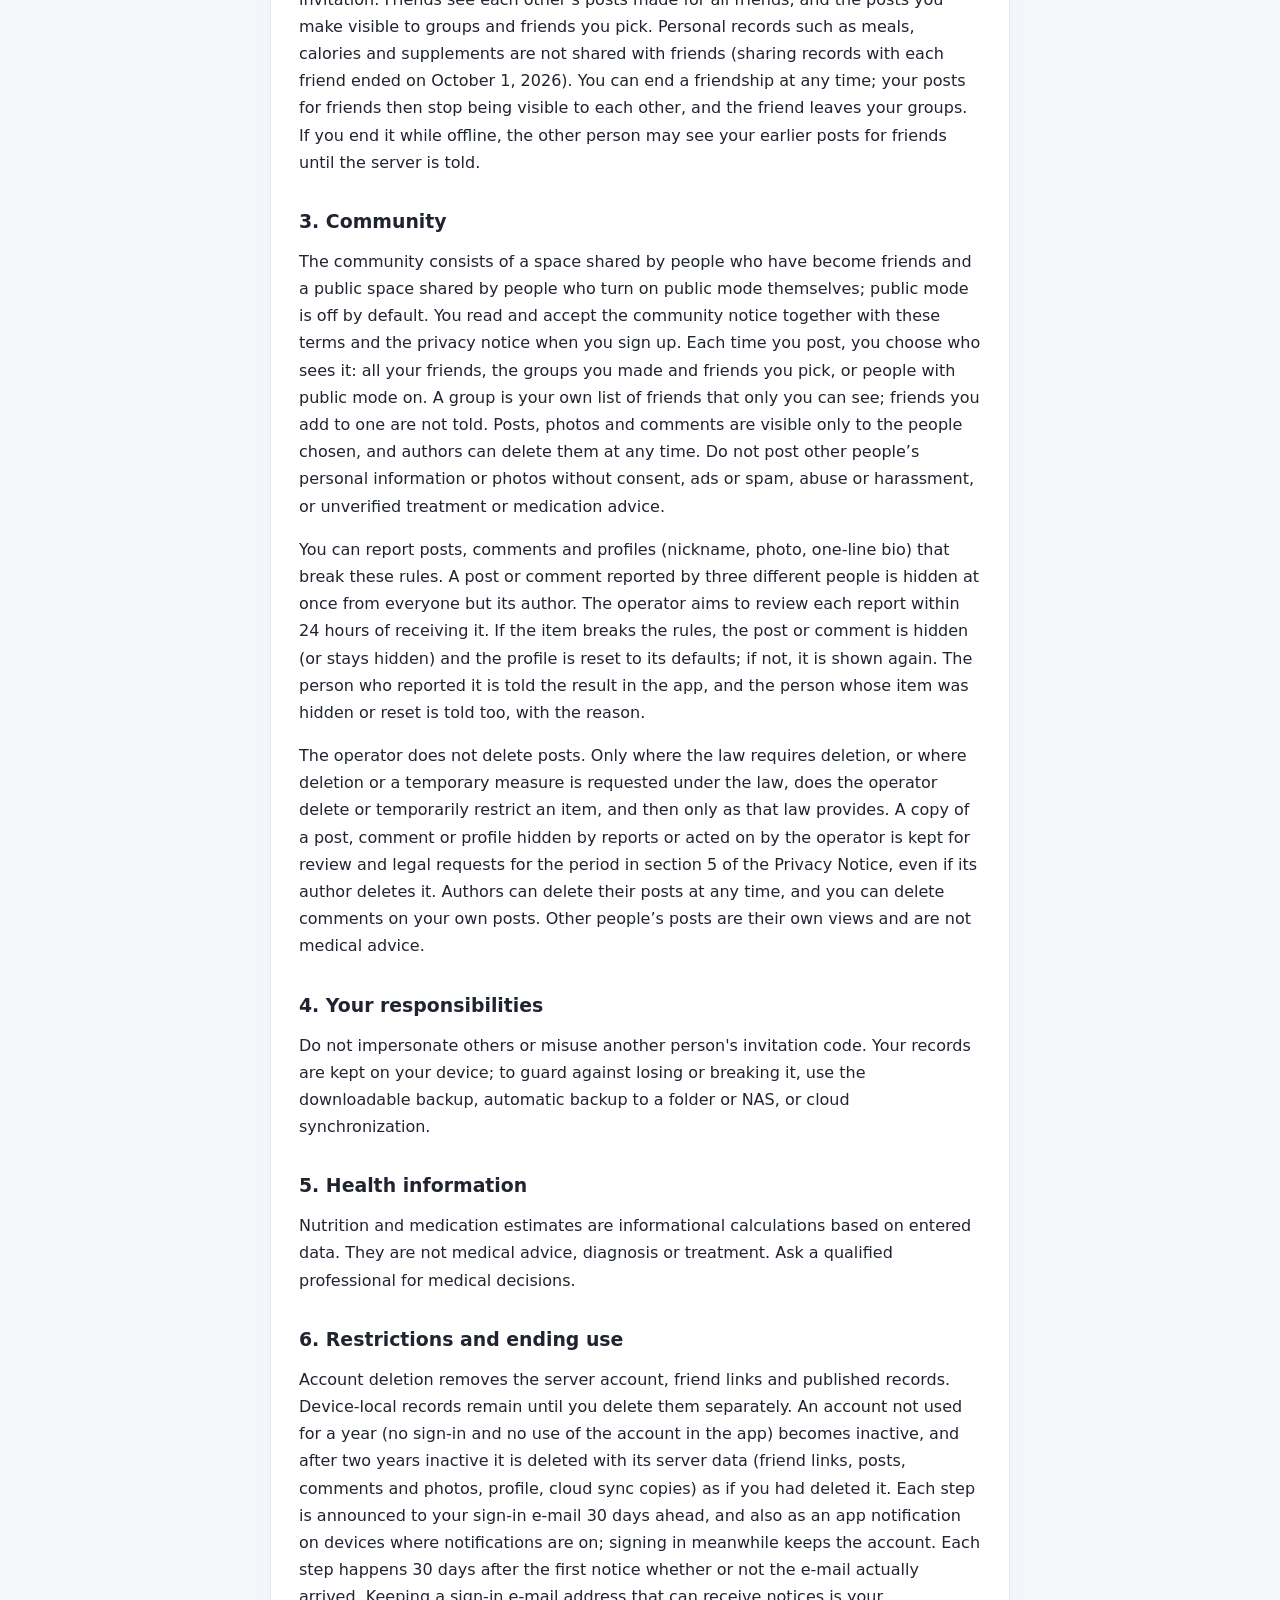
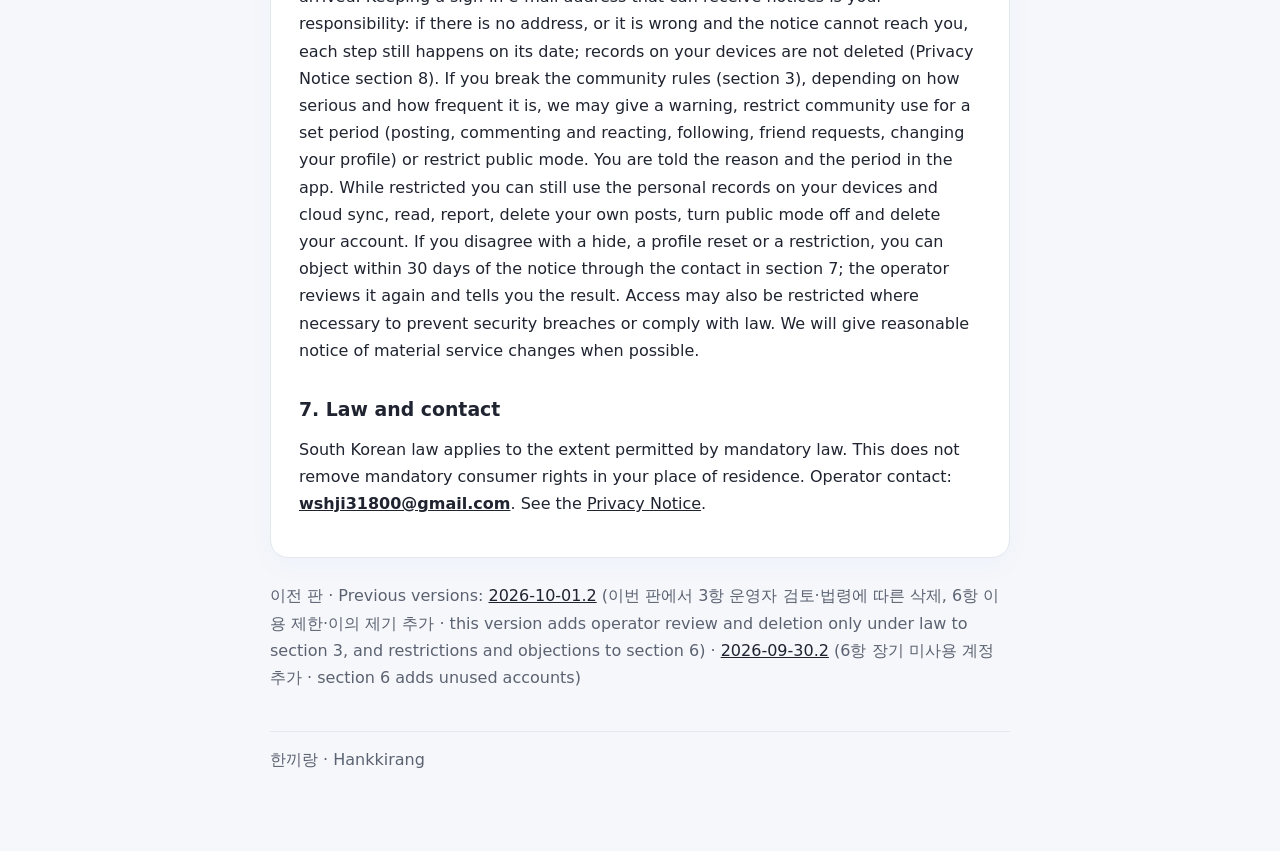
==== commit 5d1c9e4f: "개인정보 처리방침·이용약관 2026-10-03.1, 이전 판(2026-10-01.2, 2026-10-02.1) 보관 Co-Authored-By: Claude Opus 5.5 <no" ====
--- a/terms.html
+++ b/terms.html
@@ -1,9 +1,9 @@
 <!doctype html><html lang="ko"><head><meta charset="utf-8"><meta name="viewport" content="width=device-width,initial-scale=1"><title>한끼랑 이용약관 | Terms</title><link rel="stylesheet" href="tokens.css"><link rel="stylesheet" href="legal.css"></head><body><header><a href="index.html">← 한끼랑</a><nav aria-label="언어"><a href="#ko">한국어</a><a href="#en">English</a><a href="privacy.html">개인정보 처리방침 / Privacy</a></nav></header><main>
-<article id="ko" lang="ko"><p class="meta">시행일 2026년 10월 1일 · 버전 2026-10-01.2</p><h1>한끼랑 이용약관</h1>
+<article id="ko" lang="ko"><p class="meta">시행일 2026년 10월 3일 · 버전 2026-10-03.1</p><h1>한끼랑 이용약관</h1>
 <p class="note">한끼랑은 개인 개발 프로젝트입니다. 본 약관은 한국·EU·미국 동시 출시를 준비하는 시험 운영용 초안입니다. 운영자 연락처와 지역별 법률 검토를 완료하기 전 공개 출시용으로 사용할 수 없습니다.</p>
 <h2>1. 서비스와 계정</h2><p>한끼랑은 칼로리·식단·레시피·영양제·약 복용 기록을 돕는 앱입니다. 기본 기록은 사용 중인 기기에 저장되며 로그인하지 않아도 모든 개인 기능을 사용할 수 있습니다. 계정 기능은 만 18세 이상만 이용할 수 있습니다. Google 또는 Apple로 로그인하면 최초 로그인 때 약관에 동의하고 Supabase Auth에 계정이 만들어지며, 친구 연결과 커뮤니티, 사용자가 켠 경우 암호화 클라우드 동기화를 이용할 수 있습니다. Google 계정과 Apple 계정은 서로 다른 계정으로 다룹니다.</p>
-<h2>2. 친구</h2><p>친구는 서로 수락하거나 초대로 연결한 사람입니다. 친구가 되면 친구 공개로 올린 글과 내가 고른 그룹·친구에게 공개한 글을 서로 볼 수 있습니다. 식단·칼로리·영양제 같은 개인 기록은 친구에게 공유되지 않습니다(2026년 10월 1일 친구별 기록 공유 종료). 친구 연결은 언제든 끊을 수 있고, 끊으면 서로의 친구 공개 글이 보이지 않고 내 그룹에서도 빠집니다. 오프라인에서 끊으면 서버에 반영될 때까지 상대가 기존 친구 공개 글을 볼 수 있습니다.</p><h2>3. 커뮤니티</h2><p>커뮤니티는 서로 친구가 된 사람끼리 쓰는 공간과, 공개 모드를 직접 켠 사람끼리 쓰는 공개 공간으로 이루어집니다. 공개 모드는 기본으로 꺼져 있습니다. 커뮤니티 이용 안내는 가입할 때 이 약관, 개인정보 처리방침과 함께 확인하고 동의합니다. 글을 올릴 때마다 볼 사람을 고릅니다: 친구 전체, 내가 만든 그룹과 직접 고른 친구, 또는 공개 모드를 켠 사람. 그룹은 내가 친구를 묶어 둔 목록으로 나만 볼 수 있고, 그룹에 넣은 친구에게 알리지 않습니다. 글·사진·댓글은 고른 사람에게만 보이며, 작성자가 언제든 삭제할 수 있습니다. 다른 사람의 개인정보나 사진을 동의 없이 올리거나, 광고·스팸, 욕설·괴롭힘, 검증되지 않은 치료·약 복용 권유를 올려서는 안 됩니다. 신고가 3건 쌓인 게시물은 작성자 외에는 보이지 않게 숨겨집니다. 게시물은 작성자만 삭제할 수 있고, 내 게시물에 달린 댓글은 내가 삭제할 수 있습니다. 다른 사람의 게시물은 그 사람의 판단이며 의료 조언이 아닙니다.</p><h2>4. 사용자의 책임</h2><p>타인의 권리를 침해하거나 허위 계정으로 다른 사람을 사칭하지 않아야 합니다. 타인의 초대 코드는 당사자의 허락을 받아 사용해 주세요. 기록은 사용 중인 기기에 저장되므로 기기 고장이나 분실에 대비해 백업 파일 다운로드, 폴더·NAS 자동 백업 또는 클라우드 동기화를 이용해 주세요.</p>
+<h2>2. 친구</h2><p>친구는 서로 수락하거나 초대로 연결한 사람입니다. 친구가 되면 친구 공개로 올린 글과 내가 고른 그룹·친구에게 공개한 글을 서로 볼 수 있습니다. 식단·칼로리·영양제 같은 개인 기록은 친구에게 공유되지 않습니다(2026년 10월 1일 친구별 기록 공유 종료). 친구 연결은 언제든 끊을 수 있고, 끊으면 서로의 친구 공개 글이 보이지 않고 내 그룹에서도 빠집니다. 오프라인에서 끊으면 서버에 반영될 때까지 상대가 기존 친구 공개 글을 볼 수 있습니다.</p><h2>3. 커뮤니티</h2><p>커뮤니티는 서로 친구가 된 사람끼리 쓰는 공간과, 공개 모드를 직접 켠 사람끼리 쓰는 공개 공간으로 이루어집니다. 공개 모드는 기본으로 꺼져 있습니다. 커뮤니티 이용 안내는 가입할 때 이 약관, 개인정보 처리방침과 함께 확인하고 동의합니다. 글을 올릴 때마다 볼 사람을 고릅니다: 친구 전체, 내가 만든 그룹과 직접 고른 친구, 또는 공개 모드를 켠 사람. 그룹은 내가 친구를 묶어 둔 목록으로 나만 볼 수 있고, 그룹에 넣은 친구에게 알리지 않습니다. 글·사진·댓글은 고른 사람에게만 보이며, 작성자가 언제든 삭제할 수 있습니다. 다른 사람의 개인정보나 사진을 동의 없이 올리거나, 광고·스팸, 욕설·괴롭힘, 검증되지 않은 치료·약 복용 권유를 올려서는 안 됩니다.</p><p>게시물·댓글·프로필(별명·사진·한 줄 소개)이 이 규칙에 어긋나면 신고할 수 있습니다. 서로 다른 세 사람의 신고가 쌓인 게시물·댓글은 바로 작성자 외에는 보이지 않게 숨겨집니다. 운영자는 신고를 받은 때부터 24시간 안에 검토하는 것을 목표로 합니다. 검토해 보니 규칙에 어긋나면 게시물·댓글을 숨기고(이미 숨겨졌으면 그대로 두고) 프로필은 기본값으로 되돌리며, 어긋나지 않으면 숨김을 풉니다. 결과는 신고한 사람에게 앱으로 알리고, 숨김이나 되돌림을 받은 사람에게도 이유와 함께 알립니다.</p><p>운영자는 게시물을 삭제하지 않습니다. 법령에 따라 삭제할 의무가 있거나 법령에 따른 삭제·임시조치 요청을 받은 경우에만 그 법령이 정한 대로 삭제하거나 임시조치합니다. 신고가 쌓여 숨겨졌거나 운영자가 조치한 게시물·댓글·프로필은 작성자가 지우더라도 검토와 법령상 요청 대응을 위해 개인정보 처리방침 5항의 기간 동안 사본을 보관합니다. 게시물은 작성자가 언제든 삭제할 수 있고, 내 게시물에 달린 댓글은 내가 삭제할 수 있습니다. 다른 사람의 게시물은 그 사람의 판단이며 의료 조언이 아닙니다.</p><h2>4. 사용자의 책임</h2><p>타인의 권리를 침해하거나 허위 계정으로 다른 사람을 사칭하지 않아야 합니다. 타인의 초대 코드는 당사자의 허락을 받아 사용해 주세요. 기록은 사용 중인 기기에 저장되므로 기기 고장이나 분실에 대비해 백업 파일 다운로드, 폴더·NAS 자동 백업 또는 클라우드 동기화를 이용해 주세요.</p>
 <h2>5. 건강 정보의 성격</h2><p>열량, 영양 성분 및 약물 잔류량 등의 수치와 그래프는 입력값을 바탕으로 한 참고용 추정입니다. 진단, 처방, 투약 결정이나 응급 대응을 대신하지 않습니다. 의료 관련 결정은 의료 전문가와 상의해 주세요.</p>
-<h2>6. 이용 제한·종료</h2><p>계정 삭제를 선택하면 서버 계정, 친구 연결과 서버에 공유된 정보가 삭제됩니다. 기기 내 기록은 별도이며 사용자가 앱의 로컬 기록 삭제 기능으로 지울 수 있습니다. 1년 동안 로그인하거나 앱에서 계정을 쓰지 않으면 비활성 계정이 되고, 비활성 상태로 2년이 지나면 계정 삭제와 같이 계정과 서버의 정보(친구 연결, 게시글·댓글·사진, 프로필, 클라우드 동기화 사본)를 삭제합니다. 각 단계 30일 전에 로그인 이메일로 알리고, 그 사이에 로그인하면 계정은 그대로 이어집니다. 기기에 저장된 기록은 지우지 않습니다(개인정보 처리방침 8항). 보안 침해나 법령 위반을 막기 위해 필요한 경우 관련 법령에 따라 계정 접근을 제한할 수 있습니다. 서비스 변경 또는 종료 시 가능한 범위에서 사전에 안내합니다.</p>
+<h2>6. 이용 제한·종료</h2><p>계정 삭제를 선택하면 서버 계정, 친구 연결과 서버에 공유된 정보가 삭제됩니다. 기기 내 기록은 별도이며 사용자가 앱의 로컬 기록 삭제 기능으로 지울 수 있습니다. 1년 동안 로그인하거나 앱에서 계정을 쓰지 않으면 비활성 계정이 되고, 비활성 상태로 2년이 지나면 계정 삭제와 같이 계정과 서버의 정보(친구 연결, 게시글·댓글·사진, 프로필, 클라우드 동기화 사본)를 삭제합니다. 각 단계 30일 전에 로그인 이메일로 알리고, 알림을 켠 기기에는 앱 알림으로도 알립니다. 그 사이에 로그인하면 계정은 그대로 이어집니다. 각 단계는 처음 안내한 날부터 30일 뒤에 이메일이 실제로 도착했는지와 관계없이 진행합니다. 안내를 받을 수 있는 로그인 이메일을 유지하는 것은 사용자의 몫이며, 이메일 주소가 없거나 잘못돼 안내를 받지 못해도 각 단계는 정해진 날에 진행합니다. 기기에 저장된 기록은 지우지 않습니다(개인정보 처리방침 8항). 커뮤니티 이용 규칙(3항)을 어기면 위반의 정도와 횟수에 따라 경고, 기간을 정한 커뮤니티 이용 제한(게시물·댓글·반응 올리기, 팔로우, 친구 요청, 프로필 바꾸기), 공개 모드 이용 제한을 할 수 있습니다. 이용 제한은 이유와 기간을 앱으로 알립니다. 이용 제한 중에도 기기의 개인 기록과 클라우드 동기화, 글 읽기, 신고, 내 게시물 삭제, 공개 모드 끄기, 계정 삭제는 할 수 있습니다. 숨김, 프로필 되돌림, 이용 제한에 동의하지 않으면 알림을 받은 날부터 30일 안에 7항의 연락처로 이의를 제기할 수 있고, 운영자는 다시 검토해 결과를 알립니다. 보안 침해나 법령 위반을 막기 위해 필요한 경우 관련 법령에 따라 계정 접근을 제한할 수 있습니다. 서비스 변경 또는 종료 시 가능한 범위에서 사전에 안내합니다.</p>
 <h2>7. 법률과 문의</h2><p>강행법규가 허용하는 범위에서 대한민국 법을 기준으로 합니다. 이 조항은 거주지의 소비자 보호 권리를 제한하지 않습니다. 운영자 연락처: <strong><a href="mailto:wshji31800@gmail.com">wshji31800@gmail.com</a></strong>. 개인정보 처리 내용은 <a href="privacy.html">개인정보 처리방침</a>에서 확인할 수 있습니다.</p></article>
-<article id="en" lang="en"><p class="meta">Effective October 1, 2026 · Version 2026-10-01.2</p><h1>Hankkirang Terms of Use</h1><p class="note">Hankkirang is an individual development project preparing to launch in South Korea, the EU and the US. This is a beta draft, not a public-launch legal document. Operator contact details and jurisdiction-specific legal review must be completed first.</p><h2>1. Service and accounts</h2><p>Hankkirang helps record calories, meals, recipes, supplements and medication. Personal records are stored on your device by default, and you can use the app without an account. Account features are available only to users aged 18 or older. If you sign in with Google or Apple, you accept these terms and an account is created with Supabase Auth on first sign-in; the account enables friend connections, the community and, if you turn it on, encrypted cloud synchronization. Google and Apple sign-ins are separate accounts.</p><h2>2. Friend sharing</h2><p>Connecting a friend does not share records. You choose separately for each friend whether to share meal names, daily calorie and macronutrient totals, or supplement names and taken status. Only selected data is uploaded. Medication, notes and individual food details are excluded. You can turn sharing off or disconnect a friend. When offline, previously published data may remain visible until a revocation reaches the server.</p><h2>3. Community</h2><p>The community consists of a space shared by people who have become friends and a public space shared by people who turn on public mode themselves; public mode is off by default. You read and accept the community notice together with these terms and the privacy notice when you sign up. Each time you post, you choose who sees it: all your friends, the groups you made and friends you pick, or people with public mode on. A group is your own list of friends that only you can see; friends you add to one are not told. Posts, photos and comments are visible only to the people chosen, and authors can delete them at any time. Do not post other people’s personal information or photos without consent, ads or spam, abuse or harassment, or unverified treatment or medication advice. Items with three reports are hidden from everyone but their author. Only authors delete their posts, and you can delete comments on your own posts. Other people’s posts are their own views and are not medical advice.</p><h2>4. Your responsibilities</h2><p>Do not impersonate others or misuse another person's invitation code. Your records are kept on your device; to guard against losing or breaking it, use the downloadable backup, automatic backup to a folder or NAS, or cloud synchronization.</p><h2>5. Health information</h2><p>Nutrition and medication estimates are informational calculations based on entered data. They are not medical advice, diagnosis or treatment. Ask a qualified professional for medical decisions.</p><h2>6. Ending use</h2><p>Account deletion removes the server account, friend links and published records. Device-local records remain until you delete them separately. An account not used for a year (no sign-in and no use of the account in the app) becomes inactive, and after two years inactive it is deleted with its server data (friend links, posts, comments and photos, profile, cloud sync copies) as if you had deleted it. Each step is announced to your sign-in e-mail 30 days ahead, and signing in meanwhile keeps the account; records on your devices are not deleted (Privacy Notice section 8). Access may be restricted where necessary to prevent abuse or comply with law. We will give reasonable notice of material service changes when possible.</p><h2>7. Law and contact</h2><p>South Korean law applies to the extent permitted by mandatory law. This does not remove mandatory consumer rights in your place of residence. Operator contact: <strong><a href="mailto:wshji31800@gmail.com">wshji31800@gmail.com</a></strong>. See the <a href="privacy.html">Privacy Notice</a>.</p></article><p class="meta">이전 판 · Previous version: <a href="https://wshji31800.github.io/hankkirang/terms-2026-09-30.2.html" target="_blank" rel="noopener">2026-09-30.2</a> (6항 장기 미사용 계정 추가 · section 6 adds unused accounts)</p><footer>한끼랑 · Hankkirang</footer></main></body></html>
+<article id="en" lang="en"><p class="meta">Effective October 3, 2026 · Version 2026-10-03.1</p><h1>Hankkirang Terms of Use</h1><p class="note">Hankkirang is an individual development project preparing to launch in South Korea, the EU and the US. This is a beta draft, not a public-launch legal document. Operator contact details and jurisdiction-specific legal review must be completed first.</p><h2>1. Service and accounts</h2><p>Hankkirang helps record calories, meals, recipes, supplements and medication. Personal records are stored on your device by default, and you can use the app without an account. Account features are available only to users aged 18 or older. If you sign in with Google or Apple, you accept these terms and an account is created with Supabase Auth on first sign-in; the account enables friend connections, the community and, if you turn it on, encrypted cloud synchronization. Google and Apple sign-ins are separate accounts.</p><h2>2. Friends</h2><p>Friends are people who accepted each other’s request or connected through an invitation. Friends see each other’s posts made for all friends, and the posts you make visible to groups and friends you pick. Personal records such as meals, calories and supplements are not shared with friends (sharing records with each friend ended on October 1, 2026). You can end a friendship at any time; your posts for friends then stop being visible to each other, and the friend leaves your groups. If you end it while offline, the other person may see your earlier posts for friends until the server is told.</p><h2>3. Community</h2><p>The community consists of a space shared by people who have become friends and a public space shared by people who turn on public mode themselves; public mode is off by default. You read and accept the community notice together with these terms and the privacy notice when you sign up. Each time you post, you choose who sees it: all your friends, the groups you made and friends you pick, or people with public mode on. A group is your own list of friends that only you can see; friends you add to one are not told. Posts, photos and comments are visible only to the people chosen, and authors can delete them at any time. Do not post other people’s personal information or photos without consent, ads or spam, abuse or harassment, or unverified treatment or medication advice.</p><p>You can report posts, comments and profiles (nickname, photo, one-line bio) that break these rules. A post or comment reported by three different people is hidden at once from everyone but its author. The operator aims to review each report within 24 hours of receiving it. If the item breaks the rules, the post or comment is hidden (or stays hidden) and the profile is reset to its defaults; if not, it is shown again. The person who reported it is told the result in the app, and the person whose item was hidden or reset is told too, with the reason.</p><p>The operator does not delete posts. Only where the law requires deletion, or where deletion or a temporary measure is requested under the law, does the operator delete or temporarily restrict an item, and then only as that law provides. A copy of a post, comment or profile hidden by reports or acted on by the operator is kept for review and legal requests for the period in section 5 of the Privacy Notice, even if its author deletes it. Authors can delete their posts at any time, and you can delete comments on your own posts. Other people’s posts are their own views and are not medical advice.</p><h2>4. Your responsibilities</h2><p>Do not impersonate others or misuse another person's invitation code. Your records are kept on your device; to guard against losing or breaking it, use the downloadable backup, automatic backup to a folder or NAS, or cloud synchronization.</p><h2>5. Health information</h2><p>Nutrition and medication estimates are informational calculations based on entered data. They are not medical advice, diagnosis or treatment. Ask a qualified professional for medical decisions.</p><h2>6. Restrictions and ending use</h2><p>Account deletion removes the server account, friend links and published records. Device-local records remain until you delete them separately. An account not used for a year (no sign-in and no use of the account in the app) becomes inactive, and after two years inactive it is deleted with its server data (friend links, posts, comments and photos, profile, cloud sync copies) as if you had deleted it. Each step is announced to your sign-in e-mail 30 days ahead, and also as an app notification on devices where notifications are on; signing in meanwhile keeps the account. Each step happens 30 days after the first notice whether or not the e-mail actually arrived. Keeping a sign-in e-mail address that can receive notices is your responsibility: if there is no address, or it is wrong and the notice cannot reach you, each step still happens on its date; records on your devices are not deleted (Privacy Notice section 8). If you break the community rules (section 3), depending on how serious and how frequent it is, we may give a warning, restrict community use for a set period (posting, commenting and reacting, following, friend requests, changing your profile) or restrict public mode. You are told the reason and the period in the app. While restricted you can still use the personal records on your devices and cloud sync, read, report, delete your own posts, turn public mode off and delete your account. If you disagree with a hide, a profile reset or a restriction, you can object within 30 days of the notice through the contact in section 7; the operator reviews it again and tells you the result. Access may also be restricted where necessary to prevent security breaches or comply with law. We will give reasonable notice of material service changes when possible.</p><h2>7. Law and contact</h2><p>South Korean law applies to the extent permitted by mandatory law. This does not remove mandatory consumer rights in your place of residence. Operator contact: <strong><a href="mailto:wshji31800@gmail.com">wshji31800@gmail.com</a></strong>. See the <a href="privacy.html">Privacy Notice</a>.</p></article><p class="meta">이전 판 · Previous versions: <a href="https://wshji31800.github.io/hankkirang/terms-2026-10-01.2.html" target="_blank" rel="noopener">2026-10-01.2</a> (이번 판에서 3항 운영자 검토·법령에 따른 삭제, 6항 이용 제한·이의 제기 추가 · this version adds operator review and deletion only under law to section 3, and restrictions and objections to section 6) · <a href="https://wshji31800.github.io/hankkirang/terms-2026-09-30.2.html" target="_blank" rel="noopener">2026-09-30.2</a> (6항 장기 미사용 계정 추가 · section 6 adds unused accounts)</p><footer>한끼랑 · Hankkirang</footer></main></body></html>
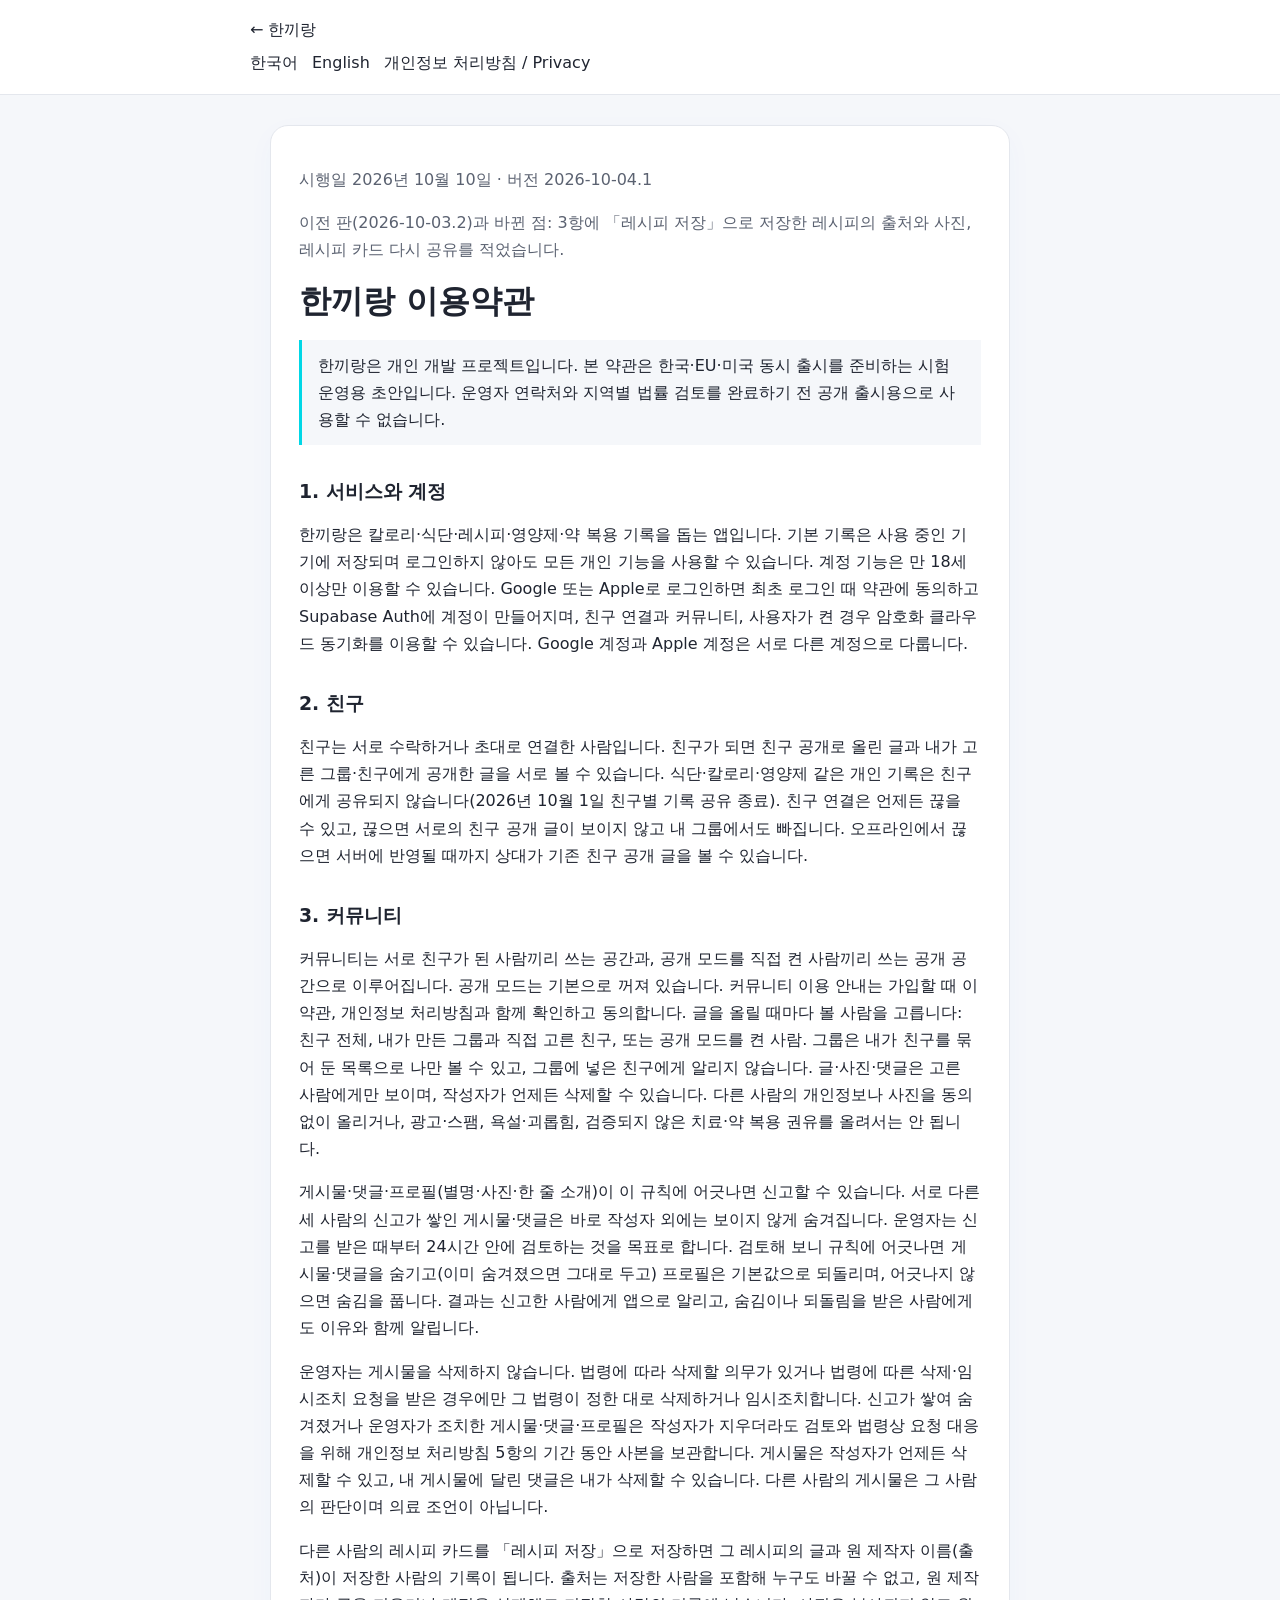
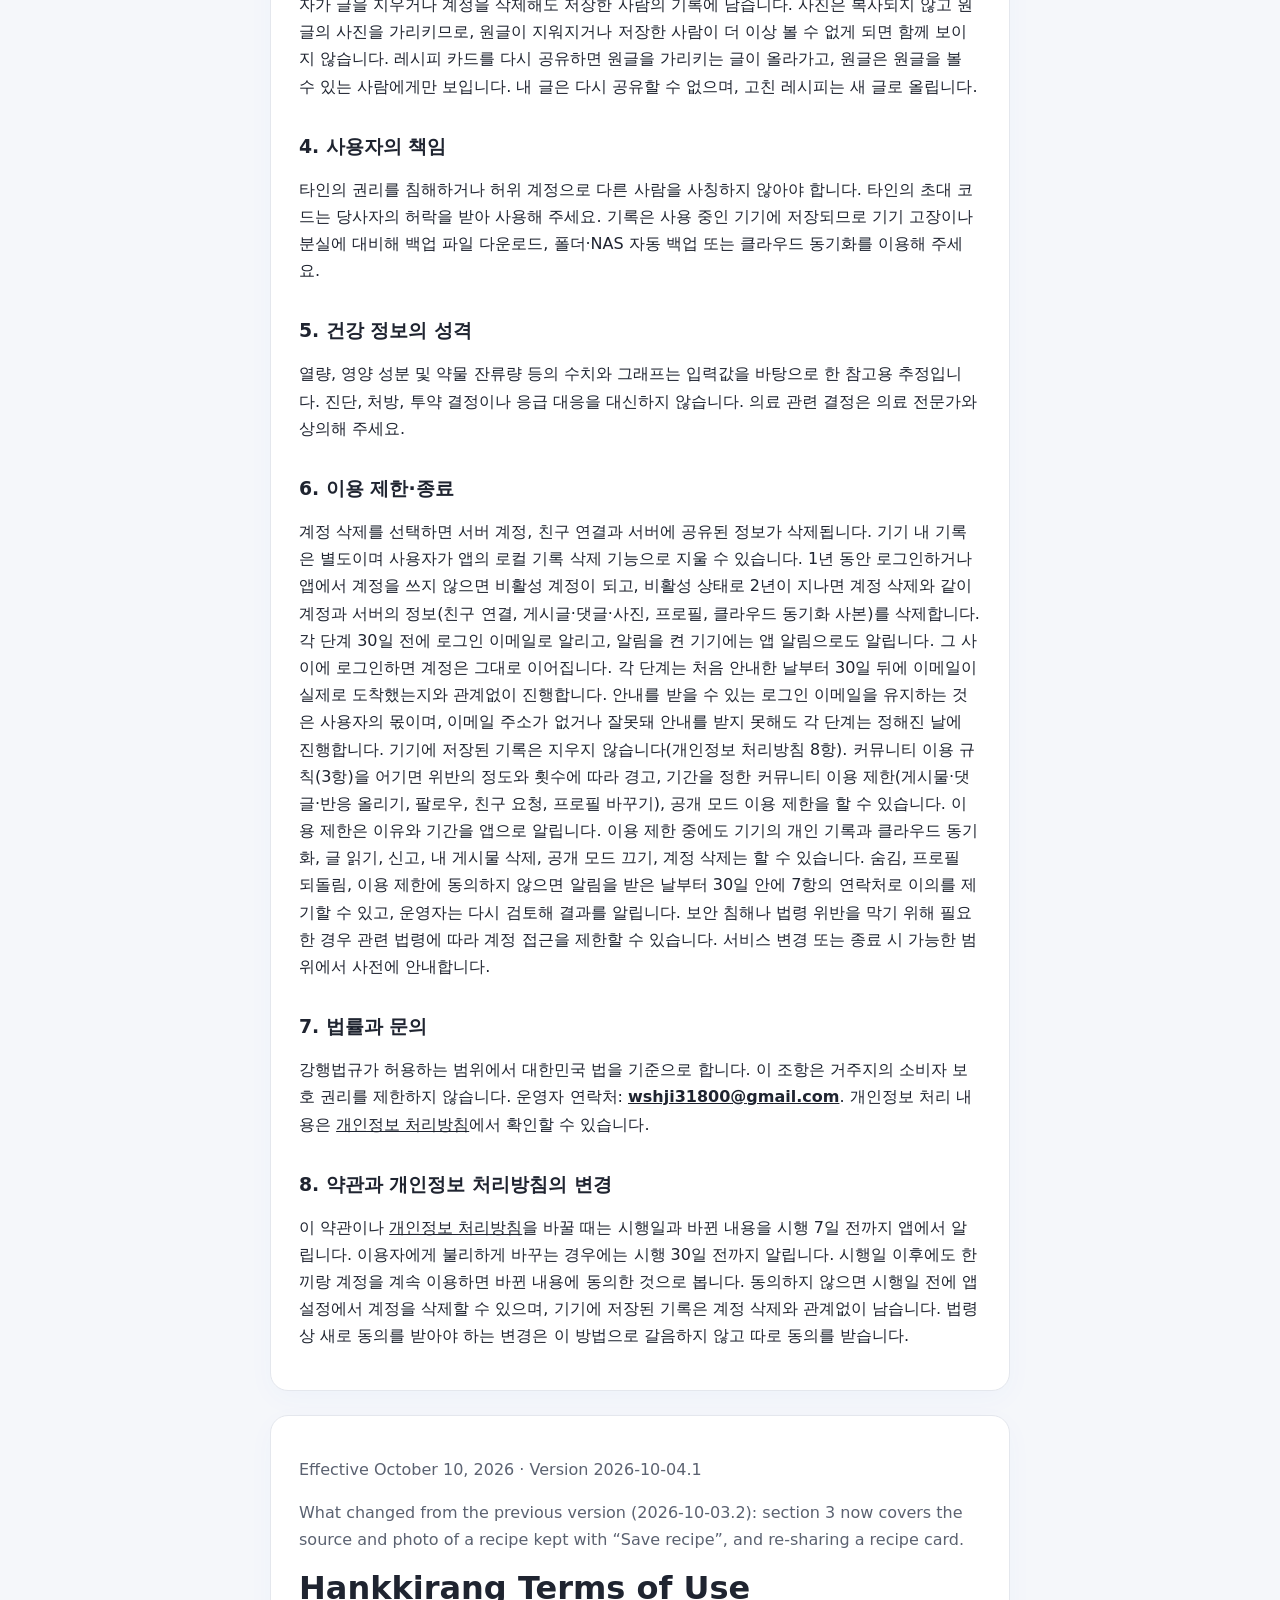
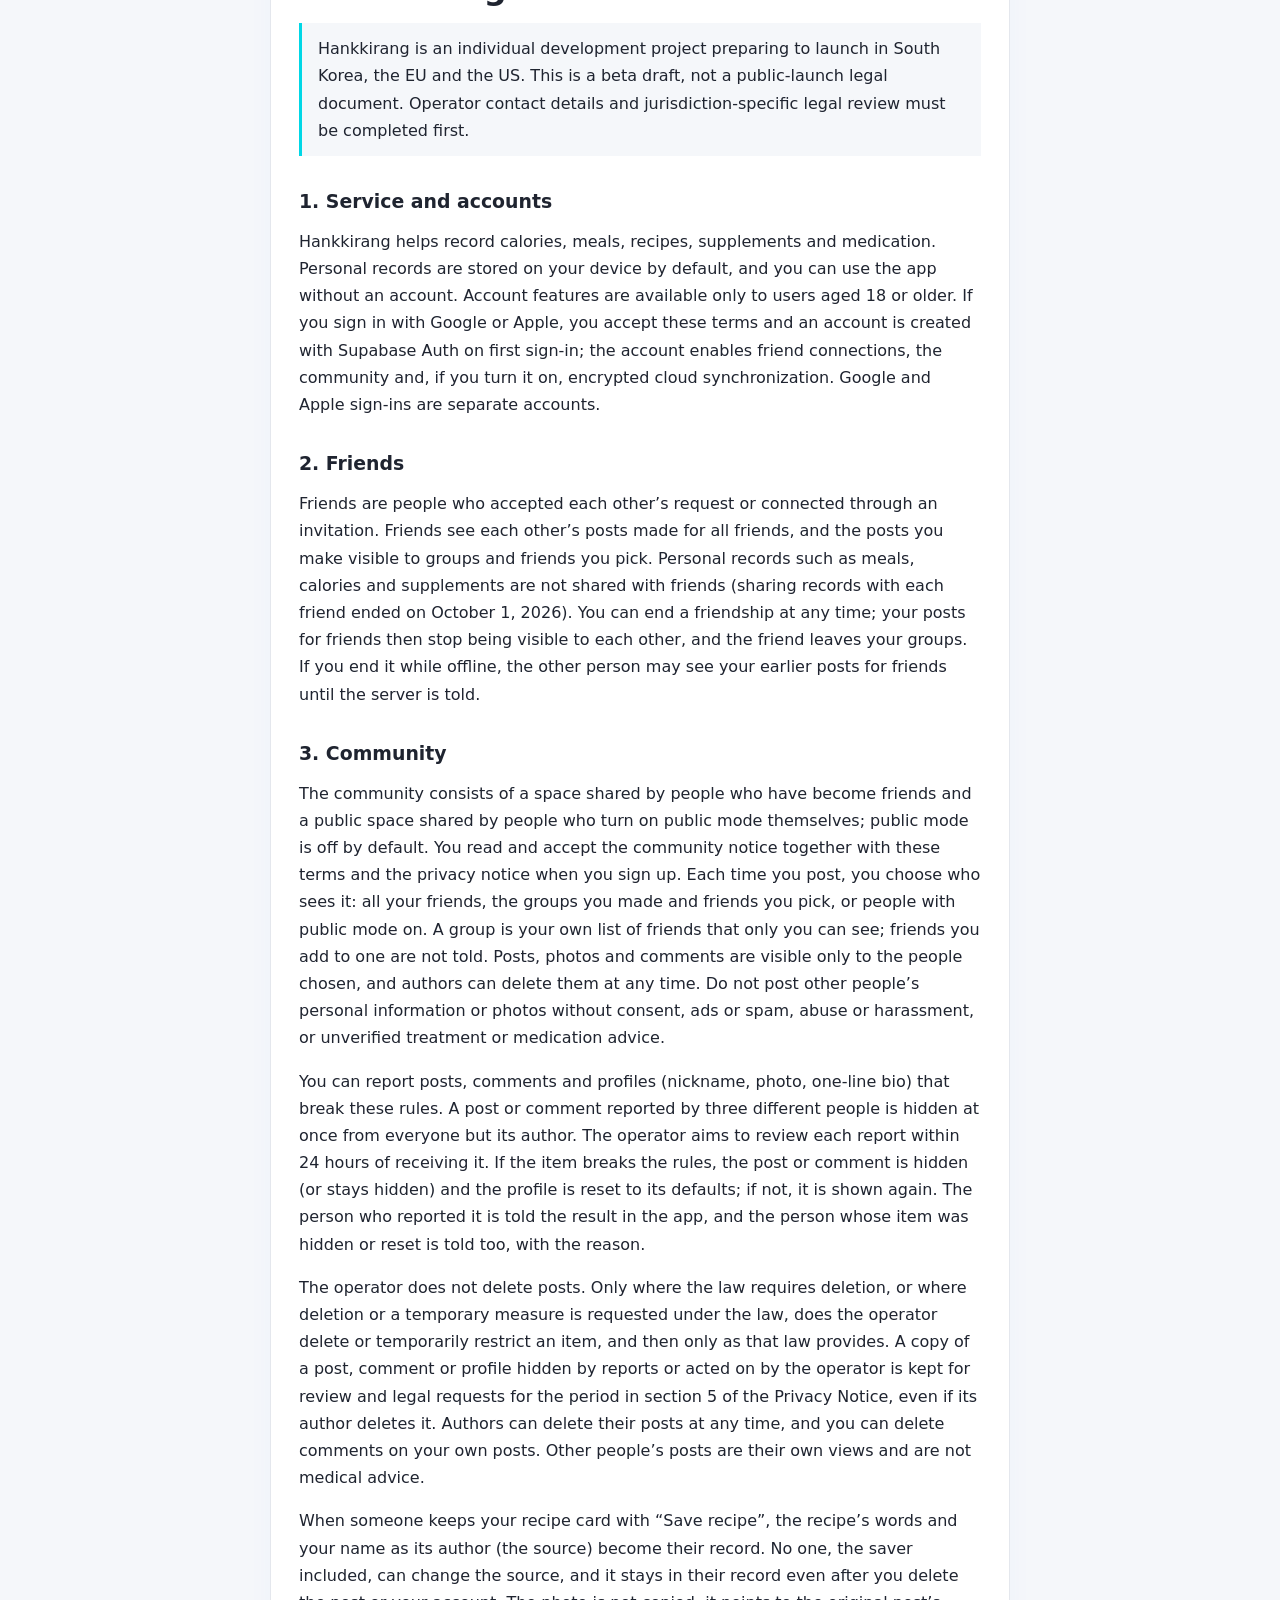
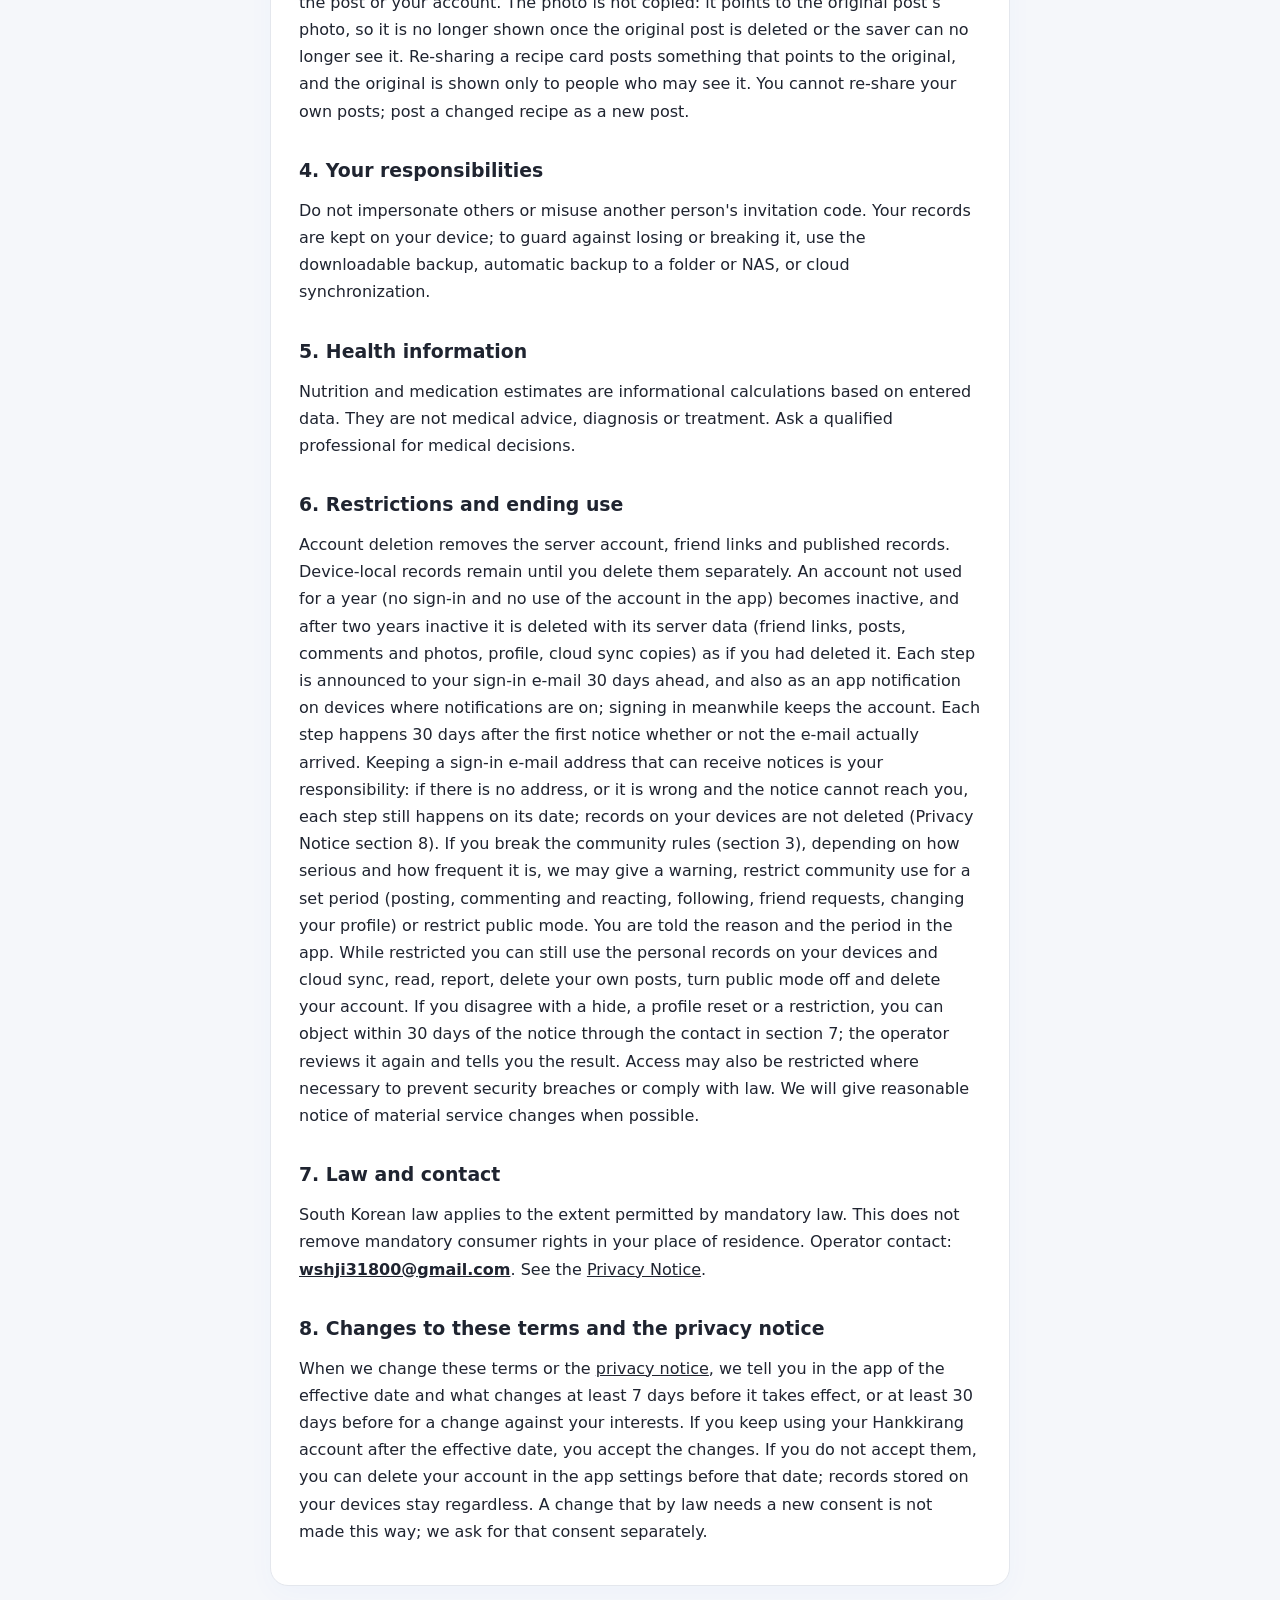
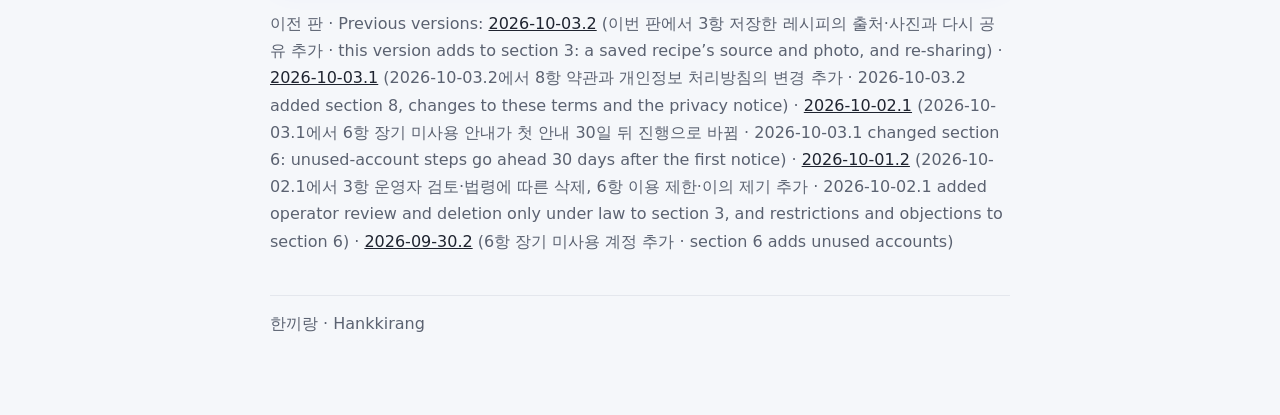
==== commit ff825b36: "개인정보 처리방침·이용약관 2026-10-04.1(시행 2026-10-10), 이전 판(2026-10-03.1~.3) 보관 처리방침 6항 (5) Amazon SES(장기 미사용 안" ====
--- a/terms.html
+++ b/terms.html
@@ -1,9 +1,9 @@
 <!doctype html><html lang="ko"><head><meta charset="utf-8"><meta name="viewport" content="width=device-width,initial-scale=1"><title>한끼랑 이용약관 | Terms</title><link rel="stylesheet" href="tokens.css"><link rel="stylesheet" href="legal.css"></head><body><header><a href="index.html">← 한끼랑</a><nav aria-label="언어"><a href="#ko">한국어</a><a href="#en">English</a><a href="privacy.html">개인정보 처리방침 / Privacy</a></nav></header><main>
-<article id="ko" lang="ko"><p class="meta">시행일 2026년 10월 3일 · 버전 2026-10-03.1</p><h1>한끼랑 이용약관</h1>
+<article id="ko" lang="ko"><p class="meta">시행일 2026년 10월 10일 · 버전 2026-10-04.1</p><p class="meta">이전 판(2026-10-03.2)과 바뀐 점: 3항에 「레시피 저장」으로 저장한 레시피의 출처와 사진, 레시피 카드 다시 공유를 적었습니다.</p><h1>한끼랑 이용약관</h1>
 <p class="note">한끼랑은 개인 개발 프로젝트입니다. 본 약관은 한국·EU·미국 동시 출시를 준비하는 시험 운영용 초안입니다. 운영자 연락처와 지역별 법률 검토를 완료하기 전 공개 출시용으로 사용할 수 없습니다.</p>
 <h2>1. 서비스와 계정</h2><p>한끼랑은 칼로리·식단·레시피·영양제·약 복용 기록을 돕는 앱입니다. 기본 기록은 사용 중인 기기에 저장되며 로그인하지 않아도 모든 개인 기능을 사용할 수 있습니다. 계정 기능은 만 18세 이상만 이용할 수 있습니다. Google 또는 Apple로 로그인하면 최초 로그인 때 약관에 동의하고 Supabase Auth에 계정이 만들어지며, 친구 연결과 커뮤니티, 사용자가 켠 경우 암호화 클라우드 동기화를 이용할 수 있습니다. Google 계정과 Apple 계정은 서로 다른 계정으로 다룹니다.</p>
-<h2>2. 친구</h2><p>친구는 서로 수락하거나 초대로 연결한 사람입니다. 친구가 되면 친구 공개로 올린 글과 내가 고른 그룹·친구에게 공개한 글을 서로 볼 수 있습니다. 식단·칼로리·영양제 같은 개인 기록은 친구에게 공유되지 않습니다(2026년 10월 1일 친구별 기록 공유 종료). 친구 연결은 언제든 끊을 수 있고, 끊으면 서로의 친구 공개 글이 보이지 않고 내 그룹에서도 빠집니다. 오프라인에서 끊으면 서버에 반영될 때까지 상대가 기존 친구 공개 글을 볼 수 있습니다.</p><h2>3. 커뮤니티</h2><p>커뮤니티는 서로 친구가 된 사람끼리 쓰는 공간과, 공개 모드를 직접 켠 사람끼리 쓰는 공개 공간으로 이루어집니다. 공개 모드는 기본으로 꺼져 있습니다. 커뮤니티 이용 안내는 가입할 때 이 약관, 개인정보 처리방침과 함께 확인하고 동의합니다. 글을 올릴 때마다 볼 사람을 고릅니다: 친구 전체, 내가 만든 그룹과 직접 고른 친구, 또는 공개 모드를 켠 사람. 그룹은 내가 친구를 묶어 둔 목록으로 나만 볼 수 있고, 그룹에 넣은 친구에게 알리지 않습니다. 글·사진·댓글은 고른 사람에게만 보이며, 작성자가 언제든 삭제할 수 있습니다. 다른 사람의 개인정보나 사진을 동의 없이 올리거나, 광고·스팸, 욕설·괴롭힘, 검증되지 않은 치료·약 복용 권유를 올려서는 안 됩니다.</p><p>게시물·댓글·프로필(별명·사진·한 줄 소개)이 이 규칙에 어긋나면 신고할 수 있습니다. 서로 다른 세 사람의 신고가 쌓인 게시물·댓글은 바로 작성자 외에는 보이지 않게 숨겨집니다. 운영자는 신고를 받은 때부터 24시간 안에 검토하는 것을 목표로 합니다. 검토해 보니 규칙에 어긋나면 게시물·댓글을 숨기고(이미 숨겨졌으면 그대로 두고) 프로필은 기본값으로 되돌리며, 어긋나지 않으면 숨김을 풉니다. 결과는 신고한 사람에게 앱으로 알리고, 숨김이나 되돌림을 받은 사람에게도 이유와 함께 알립니다.</p><p>운영자는 게시물을 삭제하지 않습니다. 법령에 따라 삭제할 의무가 있거나 법령에 따른 삭제·임시조치 요청을 받은 경우에만 그 법령이 정한 대로 삭제하거나 임시조치합니다. 신고가 쌓여 숨겨졌거나 운영자가 조치한 게시물·댓글·프로필은 작성자가 지우더라도 검토와 법령상 요청 대응을 위해 개인정보 처리방침 5항의 기간 동안 사본을 보관합니다. 게시물은 작성자가 언제든 삭제할 수 있고, 내 게시물에 달린 댓글은 내가 삭제할 수 있습니다. 다른 사람의 게시물은 그 사람의 판단이며 의료 조언이 아닙니다.</p><h2>4. 사용자의 책임</h2><p>타인의 권리를 침해하거나 허위 계정으로 다른 사람을 사칭하지 않아야 합니다. 타인의 초대 코드는 당사자의 허락을 받아 사용해 주세요. 기록은 사용 중인 기기에 저장되므로 기기 고장이나 분실에 대비해 백업 파일 다운로드, 폴더·NAS 자동 백업 또는 클라우드 동기화를 이용해 주세요.</p>
+<h2>2. 친구</h2><p>친구는 서로 수락하거나 초대로 연결한 사람입니다. 친구가 되면 친구 공개로 올린 글과 내가 고른 그룹·친구에게 공개한 글을 서로 볼 수 있습니다. 식단·칼로리·영양제 같은 개인 기록은 친구에게 공유되지 않습니다(2026년 10월 1일 친구별 기록 공유 종료). 친구 연결은 언제든 끊을 수 있고, 끊으면 서로의 친구 공개 글이 보이지 않고 내 그룹에서도 빠집니다. 오프라인에서 끊으면 서버에 반영될 때까지 상대가 기존 친구 공개 글을 볼 수 있습니다.</p><h2>3. 커뮤니티</h2><p>커뮤니티는 서로 친구가 된 사람끼리 쓰는 공간과, 공개 모드를 직접 켠 사람끼리 쓰는 공개 공간으로 이루어집니다. 공개 모드는 기본으로 꺼져 있습니다. 커뮤니티 이용 안내는 가입할 때 이 약관, 개인정보 처리방침과 함께 확인하고 동의합니다. 글을 올릴 때마다 볼 사람을 고릅니다: 친구 전체, 내가 만든 그룹과 직접 고른 친구, 또는 공개 모드를 켠 사람. 그룹은 내가 친구를 묶어 둔 목록으로 나만 볼 수 있고, 그룹에 넣은 친구에게 알리지 않습니다. 글·사진·댓글은 고른 사람에게만 보이며, 작성자가 언제든 삭제할 수 있습니다. 다른 사람의 개인정보나 사진을 동의 없이 올리거나, 광고·스팸, 욕설·괴롭힘, 검증되지 않은 치료·약 복용 권유를 올려서는 안 됩니다.</p><p>게시물·댓글·프로필(별명·사진·한 줄 소개)이 이 규칙에 어긋나면 신고할 수 있습니다. 서로 다른 세 사람의 신고가 쌓인 게시물·댓글은 바로 작성자 외에는 보이지 않게 숨겨집니다. 운영자는 신고를 받은 때부터 24시간 안에 검토하는 것을 목표로 합니다. 검토해 보니 규칙에 어긋나면 게시물·댓글을 숨기고(이미 숨겨졌으면 그대로 두고) 프로필은 기본값으로 되돌리며, 어긋나지 않으면 숨김을 풉니다. 결과는 신고한 사람에게 앱으로 알리고, 숨김이나 되돌림을 받은 사람에게도 이유와 함께 알립니다.</p><p>운영자는 게시물을 삭제하지 않습니다. 법령에 따라 삭제할 의무가 있거나 법령에 따른 삭제·임시조치 요청을 받은 경우에만 그 법령이 정한 대로 삭제하거나 임시조치합니다. 신고가 쌓여 숨겨졌거나 운영자가 조치한 게시물·댓글·프로필은 작성자가 지우더라도 검토와 법령상 요청 대응을 위해 개인정보 처리방침 5항의 기간 동안 사본을 보관합니다. 게시물은 작성자가 언제든 삭제할 수 있고, 내 게시물에 달린 댓글은 내가 삭제할 수 있습니다. 다른 사람의 게시물은 그 사람의 판단이며 의료 조언이 아닙니다.</p><p>다른 사람의 레시피 카드를 「레시피 저장」으로 저장하면 그 레시피의 글과 원 제작자 이름(출처)이 저장한 사람의 기록이 됩니다. 출처는 저장한 사람을 포함해 누구도 바꿀 수 없고, 원 제작자가 글을 지우거나 계정을 삭제해도 저장한 사람의 기록에 남습니다. 사진은 복사되지 않고 원글의 사진을 가리키므로, 원글이 지워지거나 저장한 사람이 더 이상 볼 수 없게 되면 함께 보이지 않습니다. 레시피 카드를 다시 공유하면 원글을 가리키는 글이 올라가고, 원글은 원글을 볼 수 있는 사람에게만 보입니다. 내 글은 다시 공유할 수 없으며, 고친 레시피는 새 글로 올립니다.</p><h2>4. 사용자의 책임</h2><p>타인의 권리를 침해하거나 허위 계정으로 다른 사람을 사칭하지 않아야 합니다. 타인의 초대 코드는 당사자의 허락을 받아 사용해 주세요. 기록은 사용 중인 기기에 저장되므로 기기 고장이나 분실에 대비해 백업 파일 다운로드, 폴더·NAS 자동 백업 또는 클라우드 동기화를 이용해 주세요.</p>
 <h2>5. 건강 정보의 성격</h2><p>열량, 영양 성분 및 약물 잔류량 등의 수치와 그래프는 입력값을 바탕으로 한 참고용 추정입니다. 진단, 처방, 투약 결정이나 응급 대응을 대신하지 않습니다. 의료 관련 결정은 의료 전문가와 상의해 주세요.</p>
 <h2>6. 이용 제한·종료</h2><p>계정 삭제를 선택하면 서버 계정, 친구 연결과 서버에 공유된 정보가 삭제됩니다. 기기 내 기록은 별도이며 사용자가 앱의 로컬 기록 삭제 기능으로 지울 수 있습니다. 1년 동안 로그인하거나 앱에서 계정을 쓰지 않으면 비활성 계정이 되고, 비활성 상태로 2년이 지나면 계정 삭제와 같이 계정과 서버의 정보(친구 연결, 게시글·댓글·사진, 프로필, 클라우드 동기화 사본)를 삭제합니다. 각 단계 30일 전에 로그인 이메일로 알리고, 알림을 켠 기기에는 앱 알림으로도 알립니다. 그 사이에 로그인하면 계정은 그대로 이어집니다. 각 단계는 처음 안내한 날부터 30일 뒤에 이메일이 실제로 도착했는지와 관계없이 진행합니다. 안내를 받을 수 있는 로그인 이메일을 유지하는 것은 사용자의 몫이며, 이메일 주소가 없거나 잘못돼 안내를 받지 못해도 각 단계는 정해진 날에 진행합니다. 기기에 저장된 기록은 지우지 않습니다(개인정보 처리방침 8항). 커뮤니티 이용 규칙(3항)을 어기면 위반의 정도와 횟수에 따라 경고, 기간을 정한 커뮤니티 이용 제한(게시물·댓글·반응 올리기, 팔로우, 친구 요청, 프로필 바꾸기), 공개 모드 이용 제한을 할 수 있습니다. 이용 제한은 이유와 기간을 앱으로 알립니다. 이용 제한 중에도 기기의 개인 기록과 클라우드 동기화, 글 읽기, 신고, 내 게시물 삭제, 공개 모드 끄기, 계정 삭제는 할 수 있습니다. 숨김, 프로필 되돌림, 이용 제한에 동의하지 않으면 알림을 받은 날부터 30일 안에 7항의 연락처로 이의를 제기할 수 있고, 운영자는 다시 검토해 결과를 알립니다. 보안 침해나 법령 위반을 막기 위해 필요한 경우 관련 법령에 따라 계정 접근을 제한할 수 있습니다. 서비스 변경 또는 종료 시 가능한 범위에서 사전에 안내합니다.</p>
-<h2>7. 법률과 문의</h2><p>강행법규가 허용하는 범위에서 대한민국 법을 기준으로 합니다. 이 조항은 거주지의 소비자 보호 권리를 제한하지 않습니다. 운영자 연락처: <strong><a href="mailto:wshji31800@gmail.com">wshji31800@gmail.com</a></strong>. 개인정보 처리 내용은 <a href="privacy.html">개인정보 처리방침</a>에서 확인할 수 있습니다.</p></article>
-<article id="en" lang="en"><p class="meta">Effective October 3, 2026 · Version 2026-10-03.1</p><h1>Hankkirang Terms of Use</h1><p class="note">Hankkirang is an individual development project preparing to launch in South Korea, the EU and the US. This is a beta draft, not a public-launch legal document. Operator contact details and jurisdiction-specific legal review must be completed first.</p><h2>1. Service and accounts</h2><p>Hankkirang helps record calories, meals, recipes, supplements and medication. Personal records are stored on your device by default, and you can use the app without an account. Account features are available only to users aged 18 or older. If you sign in with Google or Apple, you accept these terms and an account is created with Supabase Auth on first sign-in; the account enables friend connections, the community and, if you turn it on, encrypted cloud synchronization. Google and Apple sign-ins are separate accounts.</p><h2>2. Friends</h2><p>Friends are people who accepted each other’s request or connected through an invitation. Friends see each other’s posts made for all friends, and the posts you make visible to groups and friends you pick. Personal records such as meals, calories and supplements are not shared with friends (sharing records with each friend ended on October 1, 2026). You can end a friendship at any time; your posts for friends then stop being visible to each other, and the friend leaves your groups. If you end it while offline, the other person may see your earlier posts for friends until the server is told.</p><h2>3. Community</h2><p>The community consists of a space shared by people who have become friends and a public space shared by people who turn on public mode themselves; public mode is off by default. You read and accept the community notice together with these terms and the privacy notice when you sign up. Each time you post, you choose who sees it: all your friends, the groups you made and friends you pick, or people with public mode on. A group is your own list of friends that only you can see; friends you add to one are not told. Posts, photos and comments are visible only to the people chosen, and authors can delete them at any time. Do not post other people’s personal information or photos without consent, ads or spam, abuse or harassment, or unverified treatment or medication advice.</p><p>You can report posts, comments and profiles (nickname, photo, one-line bio) that break these rules. A post or comment reported by three different people is hidden at once from everyone but its author. The operator aims to review each report within 24 hours of receiving it. If the item breaks the rules, the post or comment is hidden (or stays hidden) and the profile is reset to its defaults; if not, it is shown again. The person who reported it is told the result in the app, and the person whose item was hidden or reset is told too, with the reason.</p><p>The operator does not delete posts. Only where the law requires deletion, or where deletion or a temporary measure is requested under the law, does the operator delete or temporarily restrict an item, and then only as that law provides. A copy of a post, comment or profile hidden by reports or acted on by the operator is kept for review and legal requests for the period in section 5 of the Privacy Notice, even if its author deletes it. Authors can delete their posts at any time, and you can delete comments on your own posts. Other people’s posts are their own views and are not medical advice.</p><h2>4. Your responsibilities</h2><p>Do not impersonate others or misuse another person's invitation code. Your records are kept on your device; to guard against losing or breaking it, use the downloadable backup, automatic backup to a folder or NAS, or cloud synchronization.</p><h2>5. Health information</h2><p>Nutrition and medication estimates are informational calculations based on entered data. They are not medical advice, diagnosis or treatment. Ask a qualified professional for medical decisions.</p><h2>6. Restrictions and ending use</h2><p>Account deletion removes the server account, friend links and published records. Device-local records remain until you delete them separately. An account not used for a year (no sign-in and no use of the account in the app) becomes inactive, and after two years inactive it is deleted with its server data (friend links, posts, comments and photos, profile, cloud sync copies) as if you had deleted it. Each step is announced to your sign-in e-mail 30 days ahead, and also as an app notification on devices where notifications are on; signing in meanwhile keeps the account. Each step happens 30 days after the first notice whether or not the e-mail actually arrived. Keeping a sign-in e-mail address that can receive notices is your responsibility: if there is no address, or it is wrong and the notice cannot reach you, each step still happens on its date; records on your devices are not deleted (Privacy Notice section 8). If you break the community rules (section 3), depending on how serious and how frequent it is, we may give a warning, restrict community use for a set period (posting, commenting and reacting, following, friend requests, changing your profile) or restrict public mode. You are told the reason and the period in the app. While restricted you can still use the personal records on your devices and cloud sync, read, report, delete your own posts, turn public mode off and delete your account. If you disagree with a hide, a profile reset or a restriction, you can object within 30 days of the notice through the contact in section 7; the operator reviews it again and tells you the result. Access may also be restricted where necessary to prevent security breaches or comply with law. We will give reasonable notice of material service changes when possible.</p><h2>7. Law and contact</h2><p>South Korean law applies to the extent permitted by mandatory law. This does not remove mandatory consumer rights in your place of residence. Operator contact: <strong><a href="mailto:wshji31800@gmail.com">wshji31800@gmail.com</a></strong>. See the <a href="privacy.html">Privacy Notice</a>.</p></article><p class="meta">이전 판 · Previous versions: <a href="https://wshji31800.github.io/hankkirang/terms-2026-10-01.2.html" target="_blank" rel="noopener">2026-10-01.2</a> (이번 판에서 3항 운영자 검토·법령에 따른 삭제, 6항 이용 제한·이의 제기 추가 · this version adds operator review and deletion only under law to section 3, and restrictions and objections to section 6) · <a href="https://wshji31800.github.io/hankkirang/terms-2026-09-30.2.html" target="_blank" rel="noopener">2026-09-30.2</a> (6항 장기 미사용 계정 추가 · section 6 adds unused accounts)</p><footer>한끼랑 · Hankkirang</footer></main></body></html>
+<h2>7. 법률과 문의</h2><p>강행법규가 허용하는 범위에서 대한민국 법을 기준으로 합니다. 이 조항은 거주지의 소비자 보호 권리를 제한하지 않습니다. 운영자 연락처: <strong><a href="mailto:wshji31800@gmail.com">wshji31800@gmail.com</a></strong>. 개인정보 처리 내용은 <a href="privacy.html">개인정보 처리방침</a>에서 확인할 수 있습니다.</p><h2>8. 약관과 개인정보 처리방침의 변경</h2><p>이 약관이나 <a href="privacy.html">개인정보 처리방침</a>을 바꿀 때는 시행일과 바뀐 내용을 시행 7일 전까지 앱에서 알립니다. 이용자에게 불리하게 바꾸는 경우에는 시행 30일 전까지 알립니다. 시행일 이후에도 한끼랑 계정을 계속 이용하면 바뀐 내용에 동의한 것으로 봅니다. 동의하지 않으면 시행일 전에 앱 설정에서 계정을 삭제할 수 있으며, 기기에 저장된 기록은 계정 삭제와 관계없이 남습니다. 법령상 새로 동의를 받아야 하는 변경은 이 방법으로 갈음하지 않고 따로 동의를 받습니다.</p></article>
+<article id="en" lang="en"><p class="meta">Effective October 10, 2026 · Version 2026-10-04.1</p><p class="meta">What changed from the previous version (2026-10-03.2): section 3 now covers the source and photo of a recipe kept with “Save recipe”, and re-sharing a recipe card.</p><h1>Hankkirang Terms of Use</h1><p class="note">Hankkirang is an individual development project preparing to launch in South Korea, the EU and the US. This is a beta draft, not a public-launch legal document. Operator contact details and jurisdiction-specific legal review must be completed first.</p><h2>1. Service and accounts</h2><p>Hankkirang helps record calories, meals, recipes, supplements and medication. Personal records are stored on your device by default, and you can use the app without an account. Account features are available only to users aged 18 or older. If you sign in with Google or Apple, you accept these terms and an account is created with Supabase Auth on first sign-in; the account enables friend connections, the community and, if you turn it on, encrypted cloud synchronization. Google and Apple sign-ins are separate accounts.</p><h2>2. Friends</h2><p>Friends are people who accepted each other’s request or connected through an invitation. Friends see each other’s posts made for all friends, and the posts you make visible to groups and friends you pick. Personal records such as meals, calories and supplements are not shared with friends (sharing records with each friend ended on October 1, 2026). You can end a friendship at any time; your posts for friends then stop being visible to each other, and the friend leaves your groups. If you end it while offline, the other person may see your earlier posts for friends until the server is told.</p><h2>3. Community</h2><p>The community consists of a space shared by people who have become friends and a public space shared by people who turn on public mode themselves; public mode is off by default. You read and accept the community notice together with these terms and the privacy notice when you sign up. Each time you post, you choose who sees it: all your friends, the groups you made and friends you pick, or people with public mode on. A group is your own list of friends that only you can see; friends you add to one are not told. Posts, photos and comments are visible only to the people chosen, and authors can delete them at any time. Do not post other people’s personal information or photos without consent, ads or spam, abuse or harassment, or unverified treatment or medication advice.</p><p>You can report posts, comments and profiles (nickname, photo, one-line bio) that break these rules. A post or comment reported by three different people is hidden at once from everyone but its author. The operator aims to review each report within 24 hours of receiving it. If the item breaks the rules, the post or comment is hidden (or stays hidden) and the profile is reset to its defaults; if not, it is shown again. The person who reported it is told the result in the app, and the person whose item was hidden or reset is told too, with the reason.</p><p>The operator does not delete posts. Only where the law requires deletion, or where deletion or a temporary measure is requested under the law, does the operator delete or temporarily restrict an item, and then only as that law provides. A copy of a post, comment or profile hidden by reports or acted on by the operator is kept for review and legal requests for the period in section 5 of the Privacy Notice, even if its author deletes it. Authors can delete their posts at any time, and you can delete comments on your own posts. Other people’s posts are their own views and are not medical advice.</p><p>When someone keeps your recipe card with “Save recipe”, the recipe’s words and your name as its author (the source) become their record. No one, the saver included, can change the source, and it stays in their record even after you delete the post or your account. The photo is not copied: it points to the original post’s photo, so it is no longer shown once the original post is deleted or the saver can no longer see it. Re-sharing a recipe card posts something that points to the original, and the original is shown only to people who may see it. You cannot re-share your own posts; post a changed recipe as a new post.</p><h2>4. Your responsibilities</h2><p>Do not impersonate others or misuse another person's invitation code. Your records are kept on your device; to guard against losing or breaking it, use the downloadable backup, automatic backup to a folder or NAS, or cloud synchronization.</p><h2>5. Health information</h2><p>Nutrition and medication estimates are informational calculations based on entered data. They are not medical advice, diagnosis or treatment. Ask a qualified professional for medical decisions.</p><h2>6. Restrictions and ending use</h2><p>Account deletion removes the server account, friend links and published records. Device-local records remain until you delete them separately. An account not used for a year (no sign-in and no use of the account in the app) becomes inactive, and after two years inactive it is deleted with its server data (friend links, posts, comments and photos, profile, cloud sync copies) as if you had deleted it. Each step is announced to your sign-in e-mail 30 days ahead, and also as an app notification on devices where notifications are on; signing in meanwhile keeps the account. Each step happens 30 days after the first notice whether or not the e-mail actually arrived. Keeping a sign-in e-mail address that can receive notices is your responsibility: if there is no address, or it is wrong and the notice cannot reach you, each step still happens on its date; records on your devices are not deleted (Privacy Notice section 8). If you break the community rules (section 3), depending on how serious and how frequent it is, we may give a warning, restrict community use for a set period (posting, commenting and reacting, following, friend requests, changing your profile) or restrict public mode. You are told the reason and the period in the app. While restricted you can still use the personal records on your devices and cloud sync, read, report, delete your own posts, turn public mode off and delete your account. If you disagree with a hide, a profile reset or a restriction, you can object within 30 days of the notice through the contact in section 7; the operator reviews it again and tells you the result. Access may also be restricted where necessary to prevent security breaches or comply with law. We will give reasonable notice of material service changes when possible.</p><h2>7. Law and contact</h2><p>South Korean law applies to the extent permitted by mandatory law. This does not remove mandatory consumer rights in your place of residence. Operator contact: <strong><a href="mailto:wshji31800@gmail.com">wshji31800@gmail.com</a></strong>. See the <a href="privacy.html">Privacy Notice</a>.</p><h2>8. Changes to these terms and the privacy notice</h2><p>When we change these terms or the <a href="privacy.html">privacy notice</a>, we tell you in the app of the effective date and what changes at least 7 days before it takes effect, or at least 30 days before for a change against your interests. If you keep using your Hankkirang account after the effective date, you accept the changes. If you do not accept them, you can delete your account in the app settings before that date; records stored on your devices stay regardless. A change that by law needs a new consent is not made this way; we ask for that consent separately.</p></article><p class="meta">이전 판 · Previous versions: <a href="https://wshji31800.github.io/hankkirang/terms-2026-10-03.2.html" target="_blank" rel="noopener">2026-10-03.2</a> (이번 판에서 3항 저장한 레시피의 출처·사진과 다시 공유 추가 · this version adds to section 3: a saved recipe’s source and photo, and re-sharing) · <a href="https://wshji31800.github.io/hankkirang/terms-2026-10-03.1.html" target="_blank" rel="noopener">2026-10-03.1</a> (2026-10-03.2에서 8항 약관과 개인정보 처리방침의 변경 추가 · 2026-10-03.2 added section 8, changes to these terms and the privacy notice) · <a href="https://wshji31800.github.io/hankkirang/terms-2026-10-02.1.html" target="_blank" rel="noopener">2026-10-02.1</a> (2026-10-03.1에서 6항 장기 미사용 안내가 첫 안내 30일 뒤 진행으로 바뀜 · 2026-10-03.1 changed section 6: unused-account steps go ahead 30 days after the first notice) · <a href="https://wshji31800.github.io/hankkirang/terms-2026-10-01.2.html" target="_blank" rel="noopener">2026-10-01.2</a> (2026-10-02.1에서 3항 운영자 검토·법령에 따른 삭제, 6항 이용 제한·이의 제기 추가 · 2026-10-02.1 added operator review and deletion only under law to section 3, and restrictions and objections to section 6) · <a href="https://wshji31800.github.io/hankkirang/terms-2026-09-30.2.html" target="_blank" rel="noopener">2026-09-30.2</a> (6항 장기 미사용 계정 추가 · section 6 adds unused accounts)</p><footer>한끼랑 · Hankkirang</footer></main></body></html>
--- a/tokens.css
+++ b/tokens.css
@@ -58,11 +58,12 @@
  -webkit-font-smoothing:antialiased;text-rendering:optimizeLegibility;
 }
 
-/* Dark theme follows the device setting. Surfaces step up in lightness with elevation;
+/* Dark theme follows the device setting unless 화면 모드 in Settings picks light or dark (data-theme on
+   the root, preferences.js). Surfaces step up in lightness with elevation;
    text keeps at least 4.5:1 on cards. Accent tints come from the accent setting's dark
    variants (!important beats the inline light values it also writes). */
 @media (prefers-color-scheme:dark){
- :root{
+ :root:not([data-theme=light]){
   --text:#ECEEF2;--text-2:#B0B7C3;--text-3:#8F98A6;
   --bg:#0F1115;--card:#181B21;--surface:#20242B;--surface-2:#282D35;
   --border:#2E343D;--border-strong:#3C434E;--separator:#252A31;
@@ -77,3 +78,18 @@
   color-scheme:dark;
  }
 }
+/* 화면 모드 다크 (2026-10-04 user decision): the same theme whatever the device is set to. */
+:root[data-theme=dark]{
+ --text:#ECEEF2;--text-2:#B0B7C3;--text-3:#8F98A6;
+ --bg:#0F1115;--card:#181B21;--surface:#20242B;--surface-2:#282D35;
+ --border:#2E343D;--border-strong:#3C434E;--separator:#252A31;
+ --aqua-50:#123236;--purple-50:#231E3D;--point-50:#3A2320;--danger:#FF6B5F;--danger-50:#3A2320;
+ --accent-50:var(--accent-50-dark)!important;--accent-100:var(--accent-100-dark)!important;--accent-ink:var(--accent-ink-dark)!important;
+ --shadow-card:0 1px 2px rgba(0,0,0,.4);
+ --shadow-raised:0 1px 2px rgba(0,0,0,.4),0 10px 28px rgba(0,0,0,.35);
+ --shadow-float:0 0 0 .5px rgba(255,255,255,.06),0 12px 32px rgba(0,0,0,.5);
+ --glass:rgba(24,27,33,.86);--glass-edge:rgba(255,255,255,.08);
+ --toast-bg:#E9ECF2;--toast-text:#15171C;
+ --logo-filter:brightness(0) invert(.94);
+ color-scheme:dark;
+}
